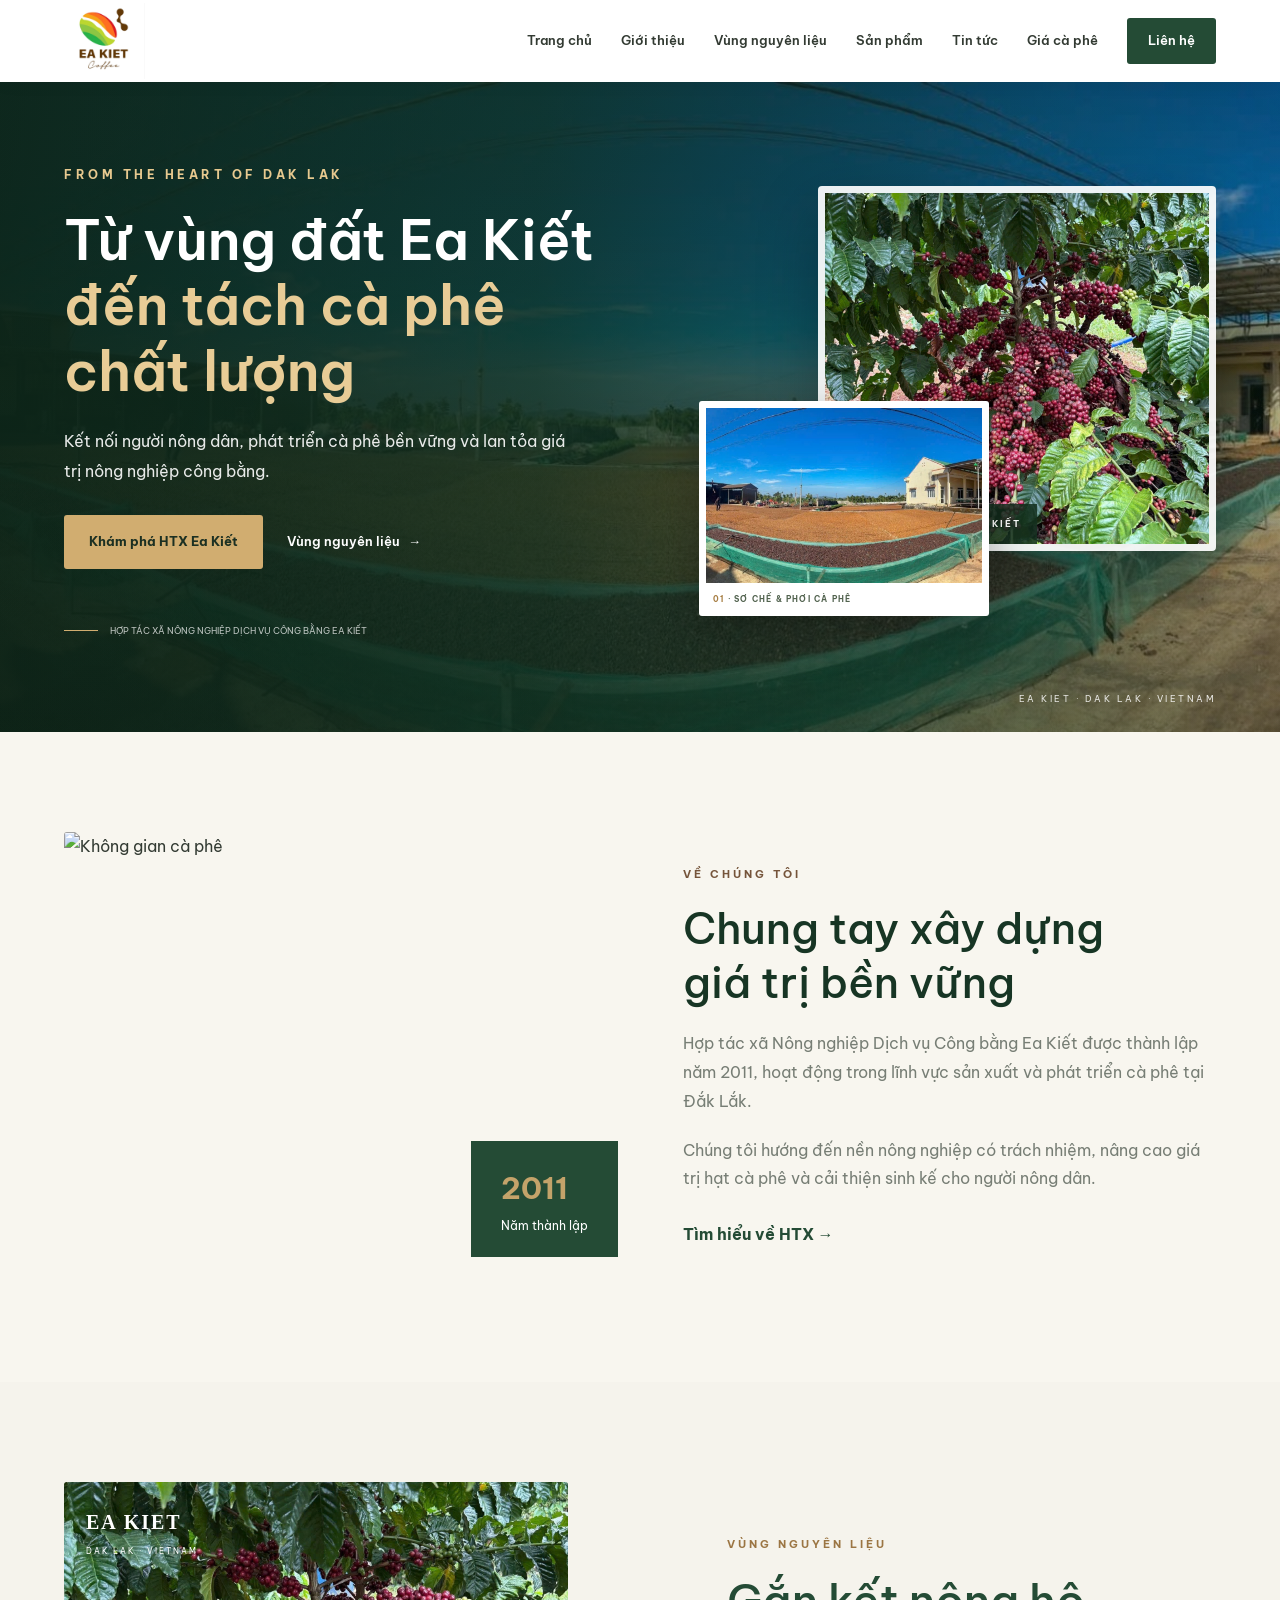
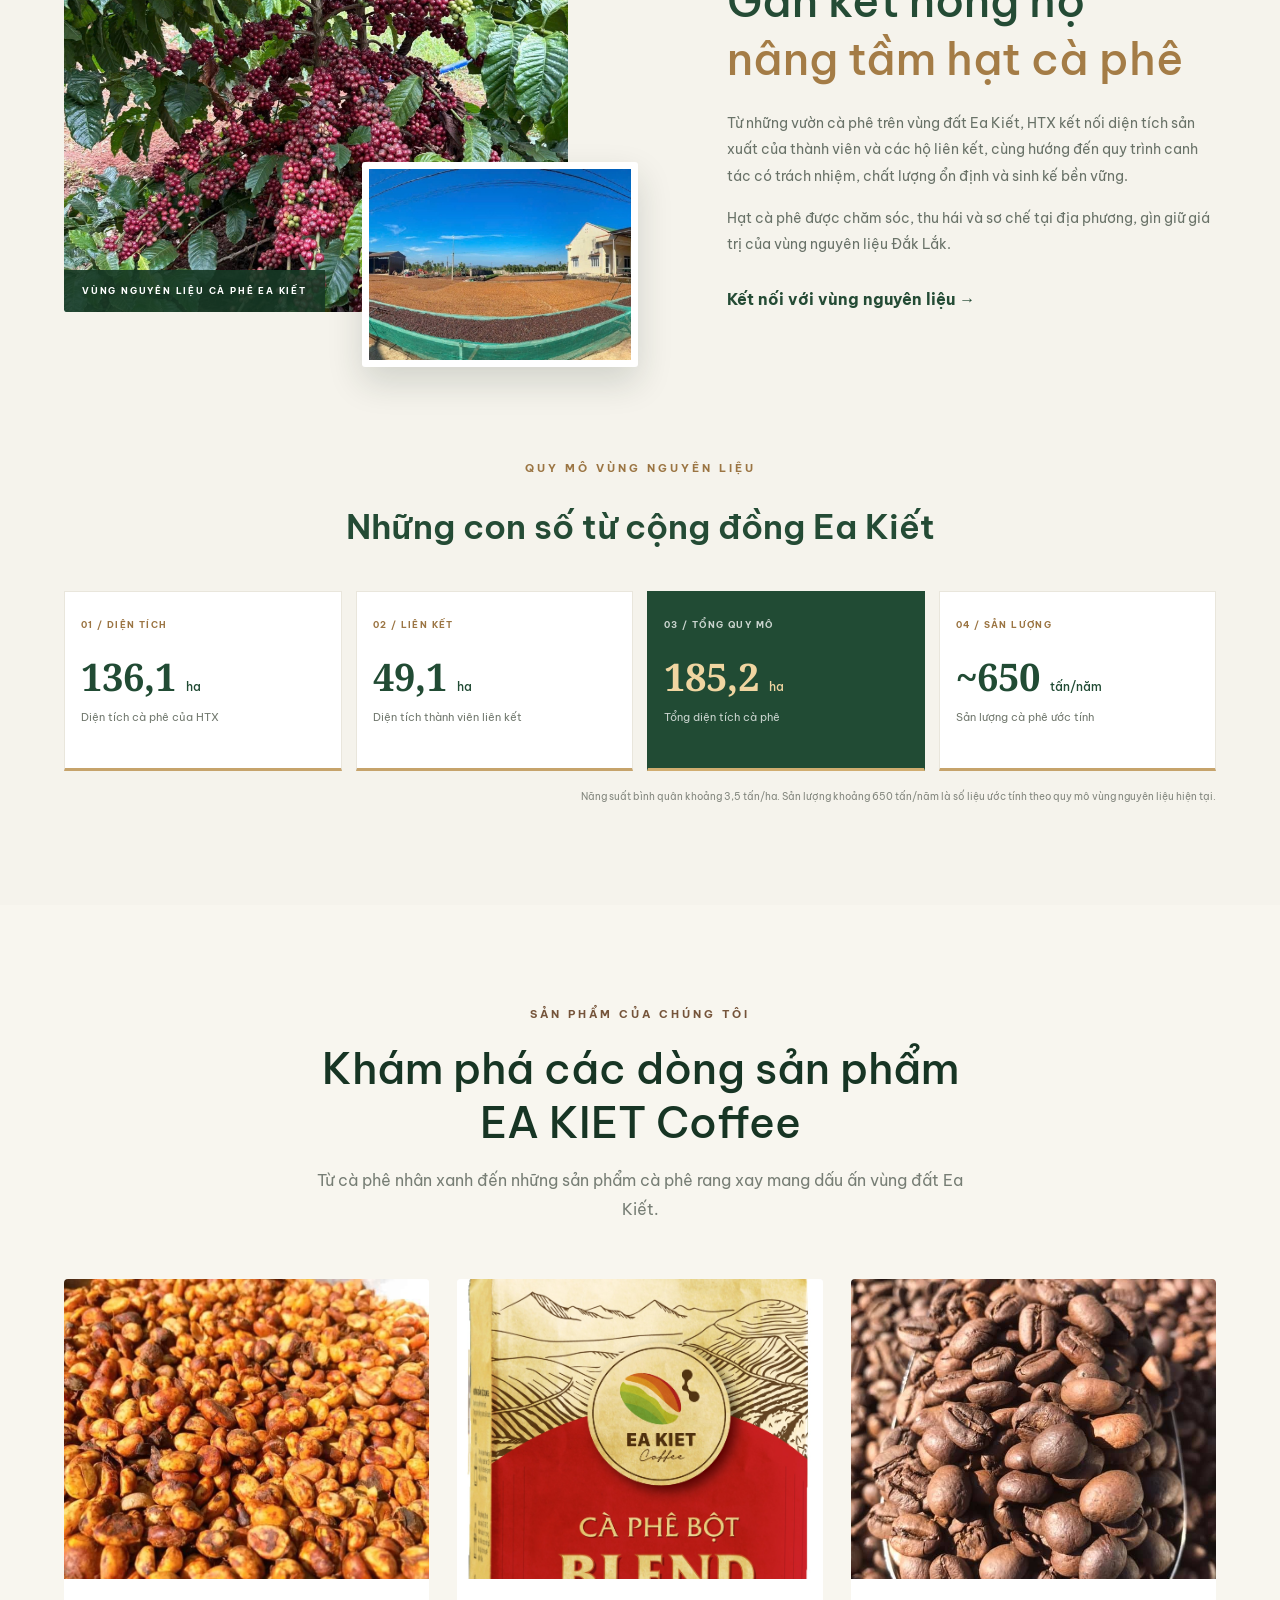
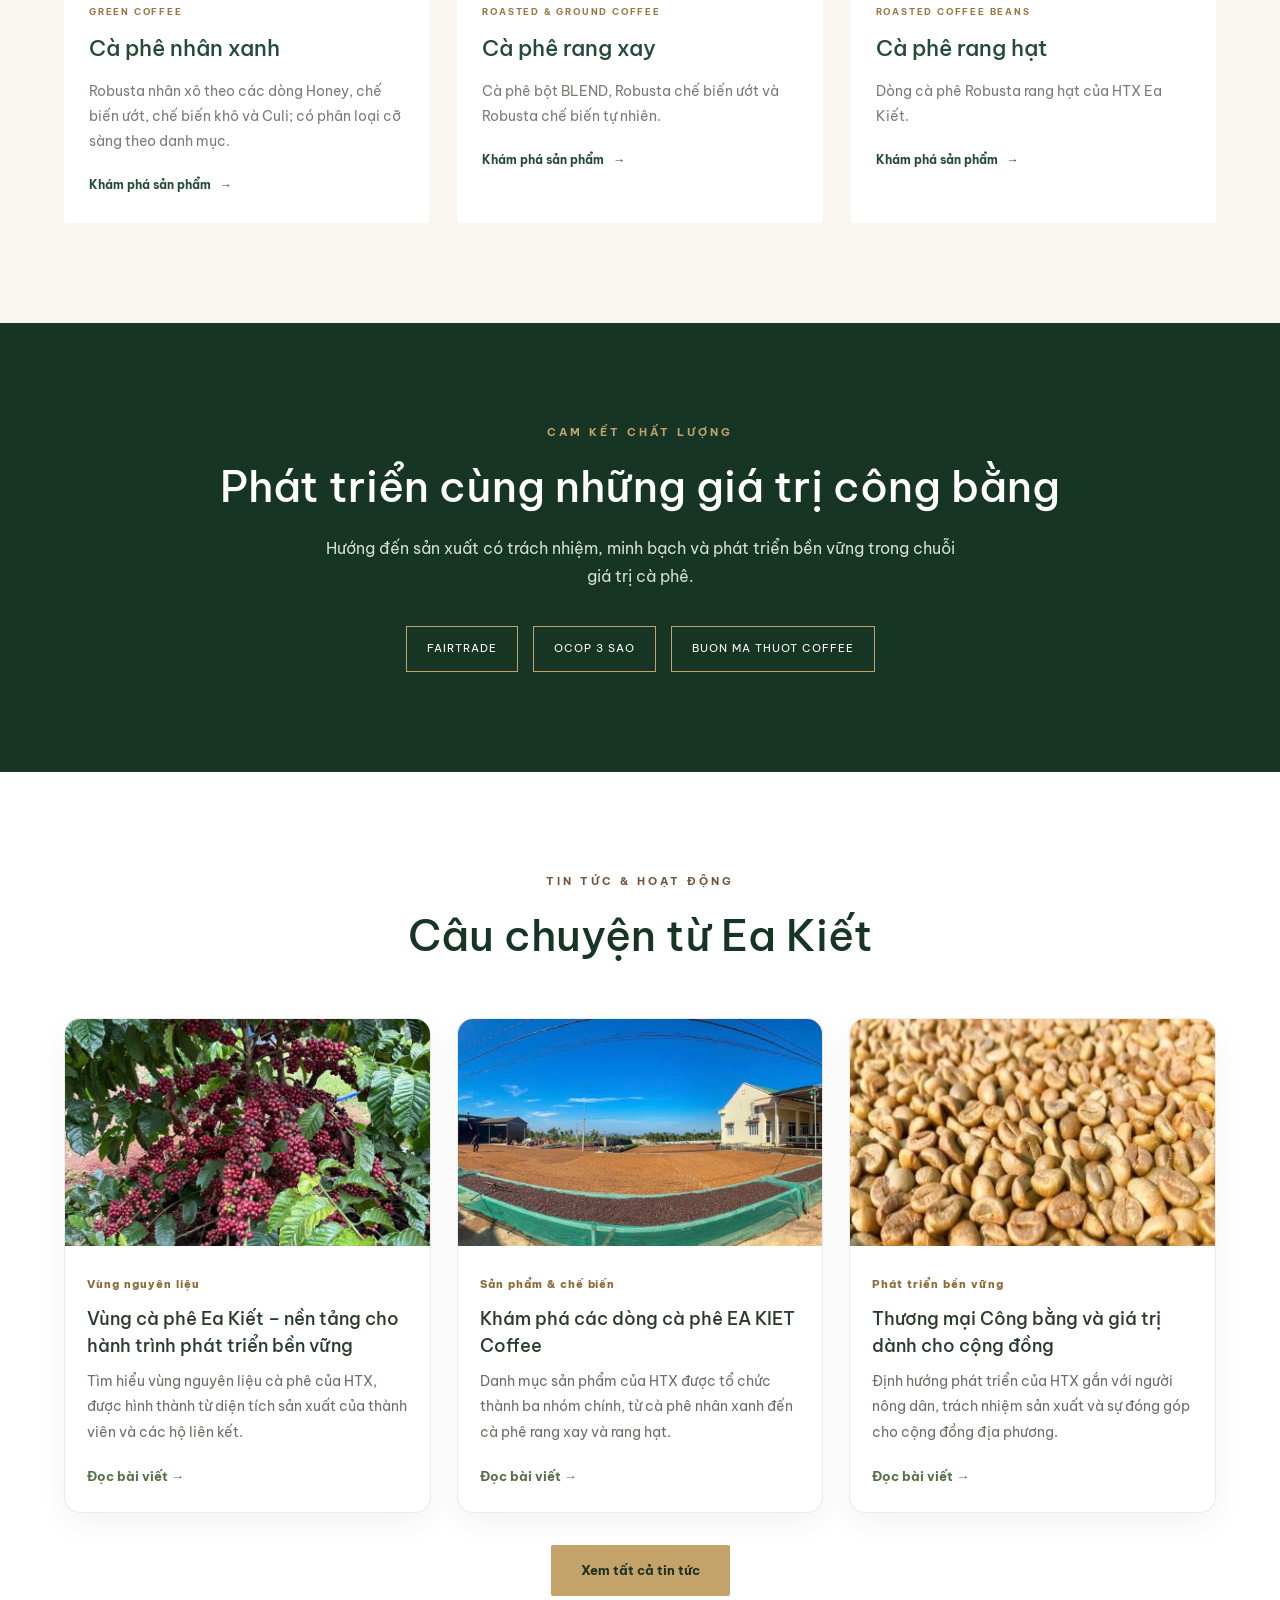
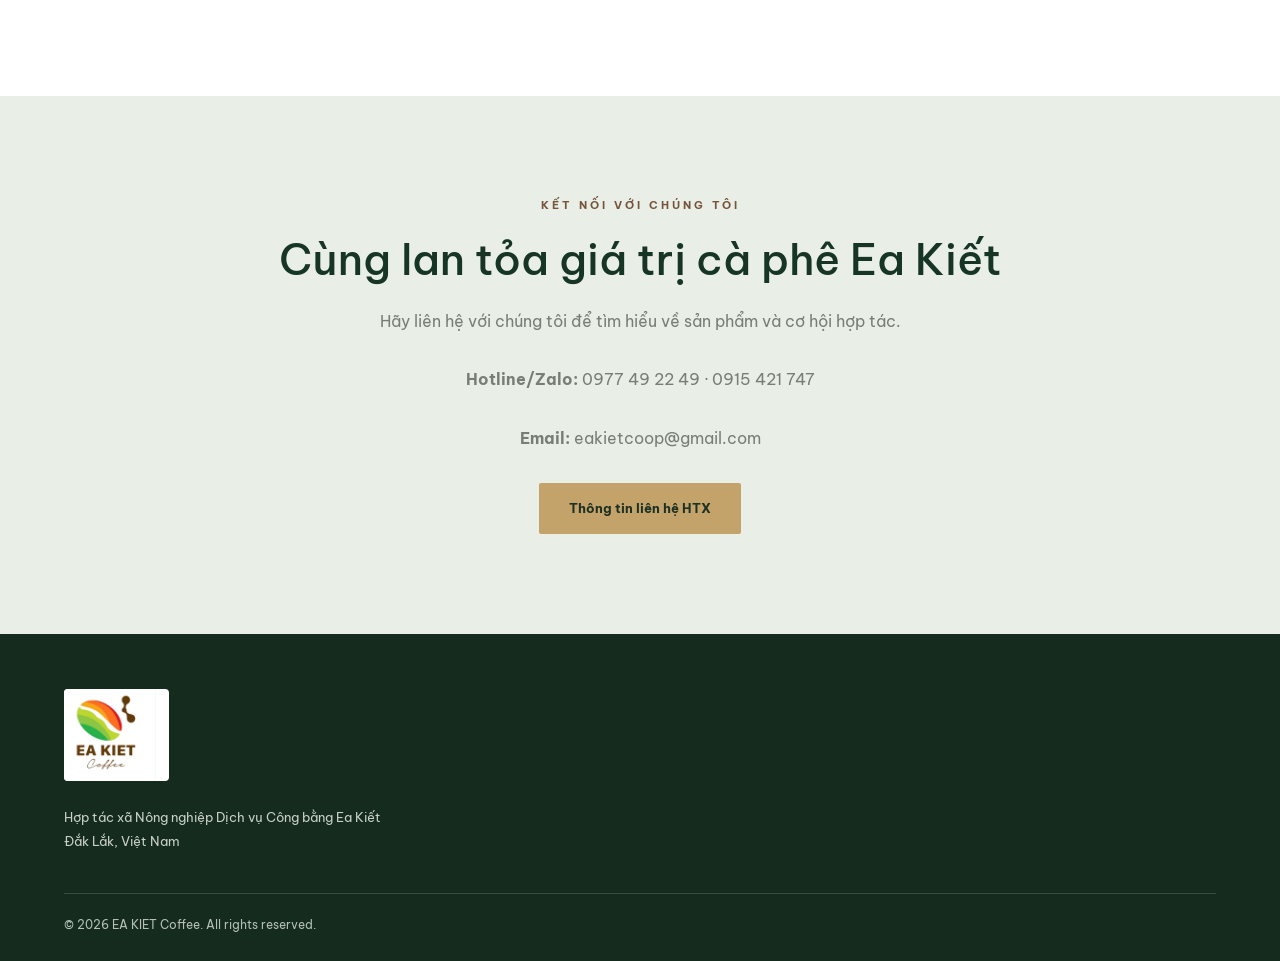
==== index.html @ 974d235a "Add files via upload" ====
<!DOCTYPE html>
<html lang="vi">
<head>
   <meta charset="UTF-8">
    <meta name="viewport" content="width=device-width, initial-scale=1.0">

    <meta name="description" content="EA KIET Coffee - Hợp tác xã Nông nghiệp Dịch vụ Công bằng Ea Kiết. Cà phê từ vùng nguyên liệu Đắk Lắk, phát triển bền vững và công bằng.">

    <link rel="preconnect" href="https://fonts.googleapis.com">
    <link rel="preconnect" href="https://fonts.gstatic.com" crossorigin>

    
<link rel="preconnect" href="https://fonts.googleapis.com">
<link rel="preconnect" href="https://fonts.gstatic.com" crossorigin>

<link href="https://fonts.googleapis.com/css2?family=Be+Vietnam+Pro:wght@300;400;500;600;700;800&family=Noto+Serif:wght@400;500;600;700&display=swap" rel="stylesheet">


    <link rel="icon" type="image/jpeg" href="images/logo-eakiet.jpg">
<meta property="og:site_name" content="EA KIET Coffee">
<meta property="og:type" content="website">
<meta property="og:title" content="EA KIET Coffee | Cà phê từ vùng đất Ea Kiết">
<meta property="og:description" content="HTX Nông nghiệp Dịch vụ Công bằng Ea Kiết – phát triển cà phê Robusta và chuỗi giá trị bền vững.">
<meta property="og:image" content="https://eakietcoffee.com.vn/images/vuon-ca-phe-eakiet.jpg">
<meta name="twitter:card" content="summary_large_image">
<title>EA KIET Coffee | Cà phê từ vùng đất Ea Kiết</title>
    <link rel="stylesheet" href="style.css">
</head>
<body>

    <!-- THANH ĐIỀU HƯỚNG -->
    <header class="header">
        <div class="container nav-container">
            <a href="#home" class="brand" aria-label="EA KIET Coffee - Trang chủ">
                <img src="images/logo-eakiet.jpg" alt="Logo chính thức EA KIET Coffee" class="brand-logo">
            </a>

            <button class="menu-toggle" id="menuToggle" aria-label="Mở menu" aria-expanded="false">
                ☰
            </button>

            <nav class="navigation" id="navigation">
                <a href="#home">Trang chủ</a>
                <a href="about.html">Giới thiệu</a>
                <a href="#region">Vùng nguyên liệu</a>
                <a href="#products">Sản phẩm</a>
                <a href="news.html">Tin tức</a><a href="price.html">Giá cà phê</a>
                <a href="contact.html" class="nav-contact">Liên hệ</a>
            </nav>
        </div>
    </header>

    <main>
        <!-- BANNER EA KIET COFFEE -->
        <section class="hero hero-eakiet" id="home">
            <div class="hero-overlay"></div>

            <div class="container hero-layout">
                <div class="hero-content">
                    <span class="eyebrow">FROM THE HEART OF DAK LAK</span>
                    <h1>Từ vùng đất Ea Kiết<br><em>đến tách cà phê chất lượng</em></h1>
                    <p>
                        Kết nối người nông dân, phát triển cà phê bền vững
                        và lan tỏa giá trị nông nghiệp công bằng.
                    </p>
                    <div class="hero-actions">
                        <a href="about.html" class="btn-primary">Khám phá HTX Ea Kiết</a>
                        <a href="#region" class="hero-secondary-link">Vùng nguyên liệu <span aria-hidden="true">→</span></a>
                    </div>
                    <div class="hero-proof">
                        <span class="proof-line"></span>
                        <span>HỢP TÁC XÃ NÔNG NGHIỆP DỊCH VỤ CÔNG BẰNG EA KIẾT</span>
                    </div>
                </div>

                <div class="hero-photo-stack" aria-label="Hình ảnh vườn cà phê và sân phơi tại HTX Ea Kiết">
                    <figure class="hero-photo-main">
                        <img src="images/vuon-ca-phe-eakiet.jpg"
                             alt="Cây cà phê tại vùng nguyên liệu Ea Kiết trĩu quả chín đỏ">
                        <figcaption>VÙNG NGUYÊN LIỆU EA KIẾT</figcaption>
                    </figure>
                    <div class="hero-photo-inset">
                        <img src="images/san-phoi-eakiet.jpg"
                             alt="Toàn cảnh sân phơi và cơ sở sơ chế cà phê của HTX Ea Kiết">
                        <span><strong>01</strong> · SƠ CHẾ & PHƠI CÀ PHÊ</span>
                    </div>
                </div>
            </div>

            <div class="hero-note">EA KIET · DAK LAK · VIETNAM</div>
        </section>

        <!-- GIỚI THIỆU -->
        <section class="section about" id="about">
            <div class="container about-grid">
                <div class="about-image">
                    <img
                        src="https://images.unsplash.com/photo-1442512595331-e89e73853f31?w=1000"
                        alt="Không gian cà phê"
                    >
                    <div class="image-label">
                        <strong>2011</strong>
                        <span>Năm thành lập</span>
                    </div>
                </div>

                <div class="about-content">
                    <span class="section-tag">VỀ CHÚNG TÔI</span>
                    <h2>Chung tay xây dựng<br>giá trị bền vững</h2>
                    <p>
                        Hợp tác xã Nông nghiệp Dịch vụ Công bằng Ea Kiết
                        được thành lập năm 2011, hoạt động trong lĩnh vực
                        sản xuất và phát triển cà phê tại Đắk Lắk.
                    </p>
                    <p>
                        Chúng tôi hướng đến nền nông nghiệp có trách nhiệm,
                        nâng cao giá trị hạt cà phê và cải thiện sinh kế
                        cho người nông dân.
                    </p>
                    <a href="about.html" class="text-link">Tìm hiểu về HTX →</a>
                </div>
            </div>
        </section>

        <!-- VÙNG NGUYÊN LIỆU EA KIET -->
        <section class="section region region-eakiet" id="region">
            <div class="container">
                <div class="region-intro">
                    <div class="region-visual">
                        <figure class="region-photo-large">
                            <img src="images/vuon-ca-phe-eakiet.jpg"
                                 alt="Vườn cà phê Ea Kiết với những chùm quả chín đỏ">
                            <figcaption>VÙNG NGUYÊN LIỆU CÀ PHÊ EA KIẾT</figcaption>
                        </figure>
                        <figure class="region-photo-small">
                            <img src="images/san-phoi-eakiet.jpg"
                                 alt="Sân phơi cà phê tại cơ sở sơ chế của HTX Ea Kiết">
                        </figure>
                        <div class="region-photo-index"><strong>EA KIET</strong><span>DAK LAK · VIETNAM</span></div>
                    </div>

                    <div class="region-copy">
                        <span class="section-tag">VÙNG NGUYÊN LIỆU</span>
                        <h2>Gắn kết nông hộ<br><em>nâng tầm hạt cà phê</em></h2>
                        <p>
                            Từ những vườn cà phê trên vùng đất Ea Kiết, HTX kết nối
                            diện tích sản xuất của thành viên và các hộ liên kết,
                            cùng hướng đến quy trình canh tác có trách nhiệm,
                            chất lượng ổn định và sinh kế bền vững.
                        </p>
                        <p>
                            Hạt cà phê được chăm sóc, thu hái và sơ chế tại địa phương,
                            gìn giữ giá trị của vùng nguyên liệu Đắk Lắk.
                        </p>
                        <a href="#contact" class="text-link">Kết nối với vùng nguyên liệu <span aria-hidden="true">→</span></a>
                    </div>
                </div>

                <div class="region-data-heading">
                    <span class="section-tag">QUY MÔ VÙNG NGUYÊN LIỆU</span>
                    <h3>Những con số từ cộng đồng Ea Kiết</h3>
                </div>

                <div class="stats-grid region-stats">
                    <article class="stat-card">
                        <span class="stat-number">01 / DIỆN TÍCH</span>
                        <strong>136,1 <small>ha</small></strong>
                        <span>Diện tích cà phê của HTX</span>
                    </article>
                    <article class="stat-card">
                        <span class="stat-number">02 / LIÊN KẾT</span>
                        <strong>49,1 <small>ha</small></strong>
                        <span>Diện tích thành viên liên kết</span>
                    </article>
                    <article class="stat-card stat-card-featured">
                        <span class="stat-number">03 / TỔNG QUY MÔ</span>
                        <strong>185,2 <small>ha</small></strong>
                        <span>Tổng diện tích cà phê</span>
                    </article>
                    <article class="stat-card">
                        <span class="stat-number">04 / SẢN LƯỢNG</span>
                        <strong>~650 <small>tấn/năm</small></strong>
                        <span>Sản lượng cà phê ước tính</span>
                    </article>
                </div>

                <p class="region-data-note">
                    Năng suất bình quân khoảng 3,5 tấn/ha. Sản lượng khoảng 650 tấn/năm
                    là số liệu ước tính theo quy mô vùng nguyên liệu hiện tại.
                </p>
            </div>
        </section>

        <!-- SẢN PHẨM -->
        <section class="section products" id="products">
            <div class="container">
                <div class="section-heading">
                    <span class="section-tag">SẢN PHẨM CỦA CHÚNG TÔI</span>
                    <h2>Khám phá các dòng sản phẩm EA KIET Coffee</h2>
                    <p>Từ cà phê nhân xanh đến những sản phẩm cà phê rang xay mang dấu ấn vùng đất Ea Kiết.</p>
                </div>

                <div class="product-grid product-grid-three">
                    <a class="product-card product-category-card" href="products/green-coffee.html">
                        <img src="images/green-washed-s18.jpg" alt="Cà phê nhân xanh Robusta chế biến ướt của HTX Ea Kiết">
                        <div class="product-info">
                            <span class="product-kicker">GREEN COFFEE</span>
                            <h3>Cà phê nhân xanh</h3>
                            <p>Robusta nhân xô theo các dòng Honey, chế biến ướt, chế biến khô và Culi; có phân loại cỡ sàng theo danh mục.</p>
                            <span class="product-card-link">Khám phá sản phẩm <span aria-hidden="true">→</span></span>
                        </div>
                    </a>
                    <a class="product-card product-category-card" href="products/roasted-coffee.html">
                        <img src="images/coffee-blend-package.jpg" alt="Sản phẩm cà phê bột BLEND EA KIET Coffee">
                        <div class="product-info">
                            <span class="product-kicker">ROASTED & GROUND COFFEE</span>
                            <h3>Cà phê rang xay</h3>
                            <p>Cà phê bột BLEND, Robusta chế biến ướt và Robusta chế biến tự nhiên.</p>
                            <span class="product-card-link">Khám phá sản phẩm <span aria-hidden="true">→</span></span>
                        </div>
                    </a>
                    <a class="product-card product-category-card" href="products/roasted-beans.html">
                        <img src="images/roasted-robusta-beans.jpg" alt="Hạt cà phê Robusta rang của HTX Ea Kiết">
                        <div class="product-info">
                            <span class="product-kicker">ROASTED COFFEE BEANS</span>
                            <h3>Cà phê rang hạt</h3>
                            <p>Dòng cà phê Robusta rang hạt của HTX Ea Kiết.</p>
                            <span class="product-card-link">Khám phá sản phẩm <span aria-hidden="true">→</span></span>
                        </div>
                    </a>
                </div>
            </div>
        </section>

        <!-- CHỨNG NHẬN -->
        <section class="section certification">
            <div class="container certification-content">
                <span class="section-tag">CAM KẾT CHẤT LƯỢNG</span>
                <h2>Phát triển cùng những giá trị công bằng</h2>
                <p>
                    Hướng đến sản xuất có trách nhiệm, minh bạch
                    và phát triển bền vững trong chuỗi giá trị cà phê.
                </p>
                <div class="certification-tags">
                    <span>FAIRTRADE</span>
                    <span>OCOP 3 SAO</span>
                    <span>BUON MA THUOT COFFEE</span>
                </div>
            </div>
        </section>

        <!-- TIN TỨC -->
        <section class="section news" id="news">
            <div class="container">
                <div class="section-heading">
                    <span class="section-tag">TIN TỨC & HOẠT ĐỘNG</span>
                    <h2>Câu chuyện từ Ea Kiết</h2>
                </div>
                <div class="news-preview-grid" data-news-list="preview"></div>
                <div class="news-all-link"><a href="news.html" class="btn-primary">Xem tất cả tin tức</a></div>
            </div>
        </section>

        <!-- LIÊN HỆ -->
        <section class="section contact" id="contact">
            <div class="container contact-content">
                <span class="section-tag">KẾT NỐI VỚI CHÚNG TÔI</span>
                <h2>Cùng lan tỏa giá trị cà phê Ea Kiết</h2>
                <p>Hãy liên hệ với chúng tôi để tìm hiểu về sản phẩm và cơ hội hợp tác.</p>
                <p><strong>Hotline/Zalo:</strong> <a href="tel:0977492249">0977 49 22 49</a> · <a href="tel:0915421747">0915 421 747</a></p>
                <p><strong>Email:</strong> <a href="mailto:eakietcoop@gmail.com">eakietcoop@gmail.com</a></p>
                <a href="about.html#contact-about" class="btn-primary">Thông tin liên hệ HTX</a>
            </div>
        </section>
    </main>

    <!-- CHÂN TRANG -->
    <footer class="footer">
        <div class="container footer-content">
            <div>
                <div class="brand footer-brand">
                    <img src="images/logo-eakiet.jpg" alt="EA KIET Coffee" class="footer-logo">
                </div>
                <p>Hợp tác xã Nông nghiệp Dịch vụ Công bằng Ea Kiết</p>
                <p>Đắk Lắk, Việt Nam</p>
            </div>
            <div class="footer-bottom">
                © 2026 EA KIET Coffee. All rights reserved.
            </div>
        </div>
    </footer>

    <script src="script.js"></script><script src="news-render.js"></script>
</body>
</html>
---- style.css ----
/* =====================================
   EA KIET COFFEE - MAIN STYLESHEET
===================================== */

:root {
    --green: #244b35;
    --green-dark: #173524;
    --green-light: #e9eee7;
    --brown: #75543a;
    --cream: #f8f6ef;
    --white: #ffffff;
    --text: #333b33;
    --muted: #777e75;
    --gold: #c4a36a;
}

* {
    margin: 0;
    padding: 0;
    box-sizing: border-box;
}

html {
    scroll-behavior: smooth;
    scroll-padding-top: 85px;
}

/* FONT CHUẨN TIẾNG VIỆT */

body {
    font-family: 'Be Vietnam Pro', 'Noto Sans', sans-serif;
    color: var(--text);
    line-height: 1.8;
    font-weight: 400;
    -webkit-font-smoothing: antialiased;
}

/* TIÊU ĐỀ - HỖ TRỢ TIẾNG VIỆT */

h1, h2, h3 {
    font-family: 'Noto Serif', Georgia, serif;
    font-weight: 500;
    letter-spacing: normal;
}

/* TIÊU ĐỀ BANNER */

.hero h1 {
    font-family: 'Noto Serif', Georgia, serif;
    font-weight: 500;
    line-height: 1.25;
    letter-spacing: normal;
}

/* TIÊU ĐỀ CÁC KHU VỰC */

.section h2 {
    font-family: 'Noto Serif', Georgia, serif;
    font-weight: 500;
    letter-spacing: normal;
}

/* MENU */

.navigation a {
    font-family: 'Be Vietnam Pro', sans-serif;
    font-weight: 600;
}

/* NỘI DUNG */

p, span, a, button {
    font-family: 'Be Vietnam Pro', 'Noto Sans', sans-serif;
}

/* TIÊU ĐỀ THƯƠNG HIỆU */

.brand-name,
.brand-sub {
    font-family: 'Be Vietnam Pro', sans-serif;
}

img {
    display: block;
    width: 100%;
    object-fit: cover;
}

a {
    text-decoration: none;
    color: inherit;
}

.container {
    width: min(1160px, 90%);
    margin: auto;
}

/* HEADER */

.header {
    position: sticky;
    top: 0;
    z-index: 1000;
    background: var(--white);
    box-shadow: 0 2px 15px rgba(0,0,0,0.06);
}

.nav-container {
    min-height: 82px;
    display: flex;
    justify-content: space-between;
    align-items: center;
}

.brand {
    display: flex;
    flex-direction: column;
    line-height: 1;
    color: var(--green);
    width: fit-content;
}

.brand-name {
    font-size: 27px;
    font-weight: 800;
    letter-spacing: 3px;
}

.brand-sub {
    font-size: 12px;
    letter-spacing: 6px;
    margin-top: 6px;
    color: var(--brown);
}

.navigation {
    display: flex;
    align-items: center;
    gap: 29px;
}

.navigation a {
    font-size: 13px;
    font-weight: 600;
    transition: 0.3s;
}

.navigation a:hover {
    color: var(--gold);
}

.nav-contact {
    padding: 11px 21px;
    background: var(--green);
    color: white !important;
    border-radius: 3px;
}

.menu-toggle {
    display: none;
    background: none;
    border: none;
    font-size: 27px;
    cursor: pointer;
    color: var(--green);
}

/* HERO */

.hero {
    position: relative;
    min-height: 650px;
    display: flex;
    align-items: center;
    color: white;
    background:
        url("https://images.unsplash.com/photo-1442512595331-e89e73853f31?w=2000")
        center/cover no-repeat;
}

.hero-overlay {
    position: absolute;
    inset: 0;
    background: linear-gradient(
        90deg,
        rgba(17, 39, 25, 0.88),
        rgba(17, 39, 25, 0.40),
        rgba(17, 39, 25, 0.08)
    );
}

.hero-content {
    position: relative;
    z-index: 1;
    padding-top: 50px;
    padding-bottom: 50px;
}

.eyebrow {
    display: block;
    color: #e4c48c;
    letter-spacing: 4px;
    font-size: 12px;
    font-weight: bold;
    margin-bottom: 22px;
}

.hero h1 {
    font-family: Georgia, serif;
    font-size: clamp(40px, 6vw, 68px);
    line-height: 1.15;
    font-weight: 500;
    margin-bottom: 25px;
}

.hero-content p {
    max-width: 550px;
    font-size: 17px;
    color: #f0f0e9;
    margin-bottom: 35px;
}

.btn-primary {
    display: inline-block;
    padding: 14px 30px;
    background: var(--gold);
    color: #1d3024;
    font-size: 13px;
    font-weight: bold;
    transition: 0.3s;
    border-radius: 2px;
}

.btn-primary:hover {
    background: white;
    transform: translateY(-3px);
}

.hero-note {
    position: absolute;
    right: 5%;
    bottom: 25px;
    z-index: 1;
    font-size: 10px;
    letter-spacing: 3px;
}

/* COMMON SECTIONS */

.section {
    padding: 100px 0;
}

.section-tag {
    display: block;
    color: var(--brown);
    font-size: 11px;
    font-weight: bold;
    letter-spacing: 3px;
    margin-bottom: 17px;
}

.section h2 {
    font-family: Georgia, serif;
    color: var(--green-dark);
    font-size: clamp(30px, 4vw, 43px);
    line-height: 1.25;
    font-weight: 500;
}

.section-heading {
    text-align: center;
    max-width: 680px;
    margin: 0 auto 55px;
}

.section-heading p {
    color: var(--muted);
    margin-top: 17px;
}

/* ABOUT */

.about {
    background: var(--cream);
}

.about-grid {
    display: grid;
    grid-template-columns: 1fr 1fr;
    gap: 85px;
    align-items: center;
}

.about-image {
    position: relative;
}

.about-image img {
    height: 450px;
    border-radius: 3px;
}

.image-label {
    position: absolute;
    right: -20px;
    bottom: 25px;
    background: var(--green);
    color: white;
    padding: 20px 30px;
    display: flex;
    flex-direction: column;
}

.image-label strong {
    font-size: 30px;
    color: var(--gold);
}

.image-label span {
    font-size: 12px;
}

.about-content p {
    margin-top: 20px;
    color: var(--muted);
}

.text-link {
    display: inline-block;
    color: var(--green);
    font-weight: bold;
    margin-top: 27px;
}

/* REGION */

.region {
    background: white;
}

.stats-grid {
    display: grid;
    grid-template-columns: repeat(3, 1fr);
    gap: 25px;
}

.stat-card {
    background: var(--green-light);
    text-align: center;
    padding: 40px 20px;
    border-bottom: 3px solid var(--gold);
}

.stat-card strong {
    display: block;
    color: var(--green);
    font-family: Georgia, serif;
    font-size: 35px;
}

.stat-card span {
    color: var(--muted);
    font-size: 13px;
}

/* PRODUCTS */

.products {
    background: var(--cream);
}

.product-grid {
    display: grid;
    grid-template-columns: repeat(3, 1fr);
    gap: 28px;
}

.product-card {
    background: white;
    overflow: hidden;
    transition: 0.3s;
}

.product-card:hover {
    transform: translateY(-7px);
    box-shadow: 0 12px 35px rgba(0,0,0,0.08);
}

.product-card img {
    height: 280px;
}

.product-info {
    padding: 25px;
}

.product-info h3 {
    color: var(--green);
    font-family: Georgia, serif;
    font-size: 22px;
}

.product-info p {
    font-size: 14px;
    color: var(--muted);
    margin-top: 10px;
}

/* CERTIFICATION */

.certification {
    background: var(--green-dark);
    text-align: center;
    color: white;
}

.certification h2 {
    color: white;
}

.certification p {
    max-width: 650px;
    margin: 20px auto;
    color: #d4dfd4;
}

.certification .section-tag {
    color: var(--gold);
}

.certification-tags {
    display: flex;
    justify-content: center;
    flex-wrap: wrap;
    gap: 15px;
    margin-top: 35px;
}

.certification-tags span {
    border: 1px solid var(--gold);
    padding: 12px 20px;
    font-size: 11px;
    letter-spacing: 1px;
}

/* NEWS */

.news {
    background: white;
}

.news-placeholder {
    padding: 55px;
    text-align: center;
    background: var(--cream);
    color: var(--muted);
}

/* CONTACT */

.contact {
    background: var(--green-light);
    text-align: center;
}

.contact p {
    margin: 20px 0 30px;
    color: var(--muted);
}

/* FOOTER */

.footer {
    background: #142b1d;
    color: white;
    padding: 55px 0 25px;
}

.footer-brand {
    color: white;
    margin-bottom: 25px;
}

.footer-brand .brand-sub {
    color: var(--gold);
}

.footer-content p {
    font-size: 13px;
    color: #c8d0c8;
}

.footer-bottom {
    border-top: 1px solid rgba(255,255,255,0.15);
    margin-top: 40px;
    padding-top: 20px;
    font-size: 12px;
    color: #b5c0b5;
}

/* MOBILE */

@media (max-width: 900px) {
    .menu-toggle {
        display: block;
    }

    .navigation {
        display: none;
        position: absolute;
        top: 82px;
        left: 0;
        width: 100%;
        background: white;
        padding: 20px 5%;
        flex-direction: column;
        align-items: stretch;
        gap: 15px;
        box-shadow: 0 8px 15px rgba(0,0,0,0.08);
    }

    .navigation.active {
        display: flex;
    }

    .navigation a {
        padding: 8px 0;
    }

    .nav-contact {
        text-align: center;
    }

    .about-grid {
        grid-template-columns: 1fr;
        gap: 50px;
    }

    .product-grid {
        grid-template-columns: 1fr 1fr;
    }

    .about-image img {
        height: 350px;
    }
}

@media (max-width: 600px) {
    .nav-container {
        min-height: 72px;
    }

    .navigation {
        top: 72px;
    }

    .hero {
        min-height: 550px;
    }

    .hero-content p {
        font-size: 15px;
    }

    .section {
        padding: 70px 0;
    }

    .stats-grid,
    .product-grid {
        grid-template-columns: 1fr;
    }

    .stat-card {
        padding: 30px;
    }

    .product-card img {
        height: 240px;
    }

    .image-label {
        right: 0;
    }

    .certification-tags {
        flex-direction: column;
    }

    .news-placeholder {
        padding: 30px 15px;
    }
}


/* =========================================
   EA KIET COFFEE - HERO BANNER REDESIGN
   Ảnh thật do HTX cung cấp
========================================= */

.brand {
    flex-shrink: 0;
}

.brand-logo {
    display: block;
    width: 86px;
    height: 76px;
    object-fit: contain;
    object-position: center;
}

.footer-logo {
    display: block;
    width: 105px;
    height: 92px;
    object-fit: contain;
    object-position: left center;
    background: #fff;
    border-radius: 4px;
}

.hero-eakiet {
    min-height: 650px;
    overflow: hidden;
    background:
        linear-gradient(90deg, rgba(13, 37, 24, .96) 0%, rgba(17, 48, 31, .86) 42%, rgba(17, 48, 31, .28) 100%),
        url("images/san-phoi-eakiet.jpg") center 52% / cover no-repeat;
}

.hero-eakiet .hero-overlay {
    background:
        linear-gradient(90deg, rgba(13, 37, 24, .22), rgba(13, 37, 24, .08)),
        linear-gradient(0deg, rgba(10, 25, 17, .28), transparent 42%);
}

.hero-layout {
    position: relative;
    z-index: 2;
    display: grid;
    grid-template-columns: minmax(0, 1.05fr) minmax(360px, .95fr);
    align-items: center;
    gap: clamp(30px, 5vw, 76px);
    padding-top: 70px;
    padding-bottom: 82px;
}

.hero-eakiet .hero-content {
    padding: 0;
    max-width: 610px;
}

.hero-eakiet .eyebrow {
    color: #e7c98f;
    letter-spacing: 3.5px;
    margin-bottom: 22px;
}

.hero-eakiet h1 {
    max-width: 700px;
    color: #fff;
    font-family: 'Noto Serif', Georgia, serif;
    font-size: clamp(36px, 4.3vw, 61px);
    line-height: 1.19;
    letter-spacing: -.6px;
    font-weight: 600;
    margin: 0 0 23px;
}

.hero-eakiet h1 em {
    color: #e8cc96;
    font-style: normal;
}

.hero-eakiet .hero-content p {
    max-width: 520px;
    color: rgba(255,255,255,.9);
    font-size: 16px;
    line-height: 1.85;
    margin-bottom: 29px;
}

.hero-actions {
    display: flex;
    align-items: center;
    flex-wrap: wrap;
    gap: 24px;
}

.hero-eakiet .btn-primary {
    background: #d1ad70;
    color: #1c3022;
    border-radius: 3px;
    padding: 15px 25px;
}

.hero-secondary-link {
    color: #fff;
    font-size: 13px;
    font-weight: 600;
    transition: color .25s ease;
}

.hero-secondary-link:hover {
    color: #e8cc96;
}

.hero-secondary-link span {
    padding-left: 5px;
}

.hero-proof {
    display: flex;
    align-items: center;
    gap: 12px;
    margin-top: 54px;
    color: rgba(255,255,255,.72);
    font-size: 9px;
    letter-spacing: 1.7px;
    line-height: 1.7;
}

.proof-line {
    width: 34px;
    height: 1px;
    flex: 0 0 34px;
    background: #d1ad70;
}

.hero-photo-stack {
    position: relative;
    min-height: 430px;
    width: 100%;
}

.hero-photo-main {
    position: absolute;
    top: 0;
    right: 0;
    width: 77%;
    height: 365px;
    overflow: hidden;
    border: 7px solid rgba(255,255,255,.92);
    border-radius: 4px;
    box-shadow: 0 24px 60px rgba(0,0,0,.28);
}

.hero-photo-main img {
    width: 100%;
    height: 100%;
    object-fit: cover;
    object-position: center 43%;
}

.hero-photo-main figcaption {
    position: absolute;
    left: 0;
    bottom: 0;
    padding: 12px 16px;
    color: #fff;
    background: rgba(20, 48, 31, .86);
    font-size: 9px;
    font-weight: 700;
    letter-spacing: 2px;
}

.hero-photo-inset {
    position: absolute;
    left: 0;
    bottom: 0;
    width: 56%;
    padding: 7px 7px 0;
    background: #fff;
    border-radius: 3px;
    box-shadow: 0 18px 45px rgba(0,0,0,.3);
}

.hero-photo-inset img {
    width: 100%;
    height: 175px;
    object-fit: cover;
    object-position: center 55%;
}

.hero-photo-inset span {
    display: block;
    padding: 9px 7px 10px;
    color: #52634f;
    font-size: 8px;
    font-weight: 700;
    letter-spacing: 1.2px;
}

.hero-photo-inset strong {
    color: #a77e43;
}

.hero-eakiet .hero-note {
    color: rgba(255,255,255,.85);
    font-size: 9px;
    letter-spacing: 2.5px;
}

/* Tablet */
@media (max-width: 900px) {
    .brand-logo {
        width: 76px;
        height: 68px;
    }

    .hero-layout {
        grid-template-columns: 1fr;
        gap: 35px;
        padding-top: 58px;
        padding-bottom: 78px;
    }

    .hero-eakiet .hero-content {
        max-width: 700px;
    }

    .hero-photo-stack {
        min-height: 360px;
        max-width: 620px;
        width: 100%;
        margin: 0 auto;
    }

    .hero-photo-main {
        width: 78%;
        height: 310px;
    }

    .hero-photo-inset {
        width: 48%;
    }

    .hero-photo-inset img {
        height: 135px;
    }
}

/* Mobile */
@media (max-width: 600px) {
    .brand-logo {
        width: 68px;
        height: 62px;
    }

    .hero-eakiet {
        min-height: auto;
        background-position: center center;
    }

    .hero-layout {
        gap: 28px;
        padding-top: 54px;
        padding-bottom: 82px;
    }

    .hero-eakiet .eyebrow {
        font-size: 10px;
        letter-spacing: 2.5px;
        margin-bottom: 16px;
    }

    .hero-eakiet h1 {
        font-size: clamp(32px, 9vw, 43px);
        line-height: 1.25;
        margin-bottom: 18px;
    }

    .hero-eakiet .hero-content p {
        font-size: 14px;
        margin-bottom: 23px;
    }

    .hero-actions {
        gap: 16px;
    }

    .hero-eakiet .btn-primary {
        padding: 13px 18px;
        font-size: 12px;
    }

    .hero-proof {
        margin-top: 30px;
        font-size: 8px;
    }

    .hero-photo-stack {
        min-height: 275px;
    }

    .hero-photo-main {
        width: 82%;
        height: 225px;
        border-width: 5px;
    }

    .hero-photo-inset {
        width: 53%;
        padding: 5px 5px 0;
    }

    .hero-photo-inset img {
        height: 105px;
    }

    .hero-photo-inset span {
        font-size: 7px;
        letter-spacing: .7px;
        padding: 7px 5px;
    }

    .hero-eakiet .hero-note {
        right: 5%;
        bottom: 18px;
        font-size: 8px;
        letter-spacing: 1.5px;
    }

    .footer-logo {
        width: 88px;
        height: 78px;
    }
}


/* =========================================
   REGION / VÙNG NGUYÊN LIỆU EA KIET
========================================= */

.region-eakiet {
    background: #f5f3ec;
    padding-top: 100px;
    padding-bottom: 100px;
}

.region-intro {
    display: grid;
    grid-template-columns: minmax(0, 1.08fr) minmax(320px, .92fr);
    align-items: center;
    gap: clamp(42px, 7vw, 100px);
    margin-bottom: 92px;
}

.region-visual {
    position: relative;
    min-height: 485px;
    padding: 0 70px 55px 0;
}

.region-photo-large {
    position: absolute;
    inset: 0 70px 55px 0;
    overflow: hidden;
    border-radius: 3px;
    background: #d8dfd2;
}

.region-photo-large img {
    width: 100%;
    height: 100%;
    object-fit: cover;
    object-position: center 42%;
}

.region-photo-large figcaption {
    position: absolute;
    left: 0;
    bottom: 0;
    padding: 13px 18px;
    background: rgba(23, 57, 37, .9);
    color: #fff;
    font-size: 9px;
    font-weight: 700;
    letter-spacing: 1.8px;
}

.region-photo-small {
    position: absolute;
    right: 0;
    bottom: 0;
    width: 48%;
    height: 205px;
    padding: 7px;
    background: #fff;
    box-shadow: 0 15px 35px rgba(25, 45, 31, .16);
    border-radius: 3px;
}

.region-photo-small img {
    width: 100%;
    height: 100%;
    object-fit: cover;
}

.region-photo-index {
    position: absolute;
    top: 22px;
    left: 22px;
    display: flex;
    flex-direction: column;
    gap: 4px;
    color: white;
    text-shadow: 0 1px 8px rgba(0,0,0,.6);
}

.region-photo-index strong {
    font-family: Georgia, serif;
    font-size: 20px;
    letter-spacing: 2px;
}

.region-photo-index span {
    font-size: 8px;
    letter-spacing: 2px;
}

.region-copy .section-tag {
    color: #9b7543;
}

.region-copy h2 {
    color: var(--green);
    font-family: 'Noto Serif', Georgia, serif;
    font-size: clamp(32px, 3.5vw, 46px);
    line-height: 1.28;
    margin: 17px 0 23px;
}

.region-copy h2 em {
    color: #a47c46;
    font-style: normal;
}

.region-copy p {
    color: #697268;
    font-size: 14px;
    line-height: 1.9;
    margin-bottom: 15px;
}

.region-copy .text-link {
    margin-top: 12px;
}

.region-data-heading {
    text-align: center;
    margin: 0 auto 34px;
}

.region-data-heading .section-tag {
    color: #9b7543;
}

.region-data-heading h3 {
    color: var(--green);
    font-family: 'Noto Serif', Georgia, serif;
    font-size: clamp(24px, 3vw, 34px);
    font-weight: 600;
    margin-top: 12px;
}

.region-stats {
    grid-template-columns: repeat(4, minmax(0, 1fr));
    gap: 14px;
}

.region-stats .stat-card {
    min-height: 180px;
    padding: 25px 16px 27px;
    background: #fff;
    border: 1px solid #e9e6dc;
    border-bottom: 3px solid #c6a36b;
    text-align: left;
}

.region-stats .stat-number {
    display: block;
    color: #9b7543;
    font-size: 9px;
    font-weight: 700;
    letter-spacing: 1.4px;
    margin-bottom: 22px;
}

.region-stats .stat-card strong {
    color: #214b34;
    font-family: 'Noto Serif', Georgia, serif;
    font-size: clamp(27px, 3vw, 38px);
    line-height: 1.15;
    white-space: nowrap;
}

.region-stats .stat-card strong small {
    font-family: 'Be Vietnam Pro', sans-serif;
    font-size: 12px;
    font-weight: 500;
}

.region-stats .stat-card > span:last-child {
    display: block;
    color: #72796f;
    font-size: 11px;
    line-height: 1.6;
    margin-top: 10px;
}

.region-stats .stat-card-featured {
    background: #214b34;
    border-color: #214b34;
    border-bottom-color: #d1ad70;
}

.region-stats .stat-card-featured .stat-number,
.region-stats .stat-card-featured > span:last-child {
    color: rgba(255,255,255,.76);
}

.region-stats .stat-card-featured strong {
    color: #f0d5a1;
}

.region-data-note {
    margin: 18px 0 0;
    text-align: right;
    color: #83877e;
    font-size: 10px;
    line-height: 1.6;
}

/* Region responsive layout */
@media (max-width: 900px) {
    .region-eakiet {
        padding-top: 75px;
        padding-bottom: 75px;
    }

    .region-intro {
        grid-template-columns: 1fr;
        gap: 38px;
        margin-bottom: 68px;
    }

    .region-visual {
        min-height: 430px;
        max-width: 650px;
        width: 100%;
    }

    .region-stats {
        grid-template-columns: repeat(2, minmax(0, 1fr));
    }
}

@media (max-width: 600px) {
    .region-eakiet {
        padding-top: 58px;
        padding-bottom: 58px;
    }

    .region-intro {
        gap: 28px;
        margin-bottom: 55px;
    }

    .region-visual {
        min-height: 300px;
        padding: 0 42px 38px 0;
    }

    .region-photo-large {
        inset: 0 42px 38px 0;
    }

    .region-photo-small {
        width: 51%;
        height: 125px;
        padding: 5px;
    }

    .region-photo-large figcaption {
        padding: 9px 11px;
        font-size: 7px;
        letter-spacing: 1px;
    }

    .region-photo-index {
        top: 14px;
        left: 14px;
    }

    .region-photo-index strong {
        font-size: 15px;
    }

    .region-photo-index span {
        font-size: 7px;
    }

    .region-copy h2 {
        font-size: 32px;
    }

    .region-copy p {
        font-size: 13px;
    }

    .region-data-heading {
        margin-bottom: 24px;
    }

    .region-stats {
        gap: 10px;
    }

    .region-stats .stat-card {
        min-height: 150px;
        padding: 18px 13px;
    }

    .region-stats .stat-number {
        font-size: 7px;
        letter-spacing: .8px;
        margin-bottom: 17px;
    }

    .region-stats .stat-card strong {
        font-size: 27px;
    }

    .region-stats .stat-card strong small {
        font-size: 10px;
    }

    .region-stats .stat-card > span:last-child {
        font-size: 10px;
    }

    .region-data-note {
        text-align: left;
        font-size: 9px;
    }
}


/* =========================================
   VIETNAMESE TYPOGRAPHY FIX
   Override legacy Georgia/Noto Serif headings
========================================= */

/* Use a Vietnamese-capable sans font consistently.
   Be Vietnam Pro is loaded in index.html; Arial is a safe fallback. */
html, body,
h1, h2, h3, h4, h5, h6,
.section h2,
.region-copy h2,
.contact h2,
.about-content h2,
.section-heading h2,
.certification h2 {
    font-family: "Be Vietnam Pro", Arial, sans-serif !important;
    font-style: normal;
    font-kerning: normal;
    font-variant-ligatures: normal;
    font-feature-settings: normal;
    letter-spacing: 0 !important;
    word-spacing: normal;
    text-rendering: optimizeLegibility;
}

/* Keep emphasized words from inheriting an unexpected italic face. */
h1 em, h2 em, h3 em,
.section h2 em,
.region-copy h2 em {
    font-family: "Be Vietnam Pro", Arial, sans-serif !important;
    font-style: normal;
    letter-spacing: 0 !important;
}

/* Ensure Vietnamese text is not artificially expanded. */
p, a, span, button, label, li {
    letter-spacing: normal;
    word-spacing: normal;
}


/* =========================================
   PRODUCT CATEGORY PAGES - STEP 3
========================================= */
.product-grid-two {
    grid-template-columns: repeat(2, minmax(0, 1fr));
    max-width: 940px;
    margin: 0 auto;
}
.product-category-card {
    display: block;
    color: inherit;
    border-radius: 4px;
}
.product-category-card img {
    height: 300px;
}
.product-kicker {
    display: block;
    color: #9b7543;
    font-size: 9px;
    font-weight: 700;
    letter-spacing: 1.8px;
    margin-bottom: 9px;
}
.product-card-link {
    display: inline-flex;
    gap: 9px;
    align-items: center;
    color: var(--green);
    font-size: 12px;
    font-weight: 700;
    margin-top: 20px;
}
.product-category-card:hover .product-card-link {
    color: #9b7543;
}
.product-page-hero {
    position: relative;
    min-height: 390px;
    display: flex;
    align-items: center;
    color: #fff;
    background-position: center;
    background-size: cover;
    overflow: hidden;
}
.product-page-hero::before {
    content: "";
    position: absolute;
    inset: 0;
    background: linear-gradient(90deg, rgba(17,45,29,.94), rgba(17,45,29,.68) 58%, rgba(17,45,29,.25));
}
.product-page-hero .container {
    position: relative;
    z-index: 1;
    padding-top: 70px;
    padding-bottom: 70px;
}
.product-page-hero .section-tag {
    color: #e6c78d;
}
.product-page-hero h1 {
    max-width: 760px;
    font-size: clamp(34px, 5vw, 56px);
    line-height: 1.2;
    margin-bottom: 18px;
}
.product-page-hero p {
    max-width: 650px;
    color: rgba(255,255,255,.88);
    font-size: 15px;
}
.breadcrumb {
    padding: 18px 0;
    color: #7c8279;
    font-size: 12px;
}
.breadcrumb a {
    color: var(--green);
    font-weight: 600;
}
.product-intro {
    max-width: 780px;
    margin: 0 auto 45px;
    text-align: center;
}
.product-detail-grid {
    display: grid;
    grid-template-columns: repeat(2, minmax(0, 1fr));
    gap: 20px;
}
.product-detail-card {
    background: #fff;
    border: 1px solid #e9e6dc;
    border-bottom: 3px solid #c6a36b;
    padding: 28px;
}
.product-detail-number {
    display: block;
    color: #a17b48;
    font-size: 10px;
    font-weight: 700;
    letter-spacing: 1.7px;
    margin-bottom: 14px;
}
.product-detail-card h3 {
    color: var(--green);
    font-size: 21px;
    margin-bottom: 8px;
}
.product-detail-card p {
    color: var(--muted);
    font-size: 13px;
    line-height: 1.8;
}
.product-note {
    margin-top: 28px;
    padding: 20px 24px;
    background: #eef1e9;
    color: #596657;
    font-size: 12px;
    border-left: 3px solid #c6a36b;
}
.product-cta {
    background: var(--green-dark);
    color: #fff;
    text-align: center;
}
.product-cta h2 {
    color: #fff;
}
.product-cta p {
    color: rgba(255,255,255,.8);
    margin: 15px auto 25px;
    max-width: 620px;
}
.product-cta .section-tag {
    color: #e6c78d;
}
.product-cta .btn-primary {
    display: inline-block;
}
.site-footer-simple {
    background: #142b1d;
    color: #d2d9d0;
    padding: 28px 0;
    font-size: 12px;
}
.site-footer-simple .container {
    display: flex;
    align-items: center;
    justify-content: space-between;
    gap: 20px;
}
.site-footer-simple img {
    width: 78px;
    height: 68px;
    object-fit: contain;
    background: white;
    border-radius: 3px;
}
@media (max-width: 900px) {
    .product-grid-two { grid-template-columns: 1fr 1fr; }
}
@media (max-width: 600px) {
    .product-grid-two, .product-detail-grid { grid-template-columns: 1fr; }
    .product-category-card img { height: 230px; }
    .product-page-hero { min-height: 350px; }
    .product-page-hero .container { padding-top: 55px; padding-bottom: 55px; }
    .product-detail-card { padding: 23px; }
    .site-footer-simple .container { align-items: flex-start; flex-direction: column; }
}


/* STEP 4 - 3 product groups and images from HTX product workbook */
.product-grid-three { grid-template-columns: repeat(3, minmax(0, 1fr)); }
.product-detail-grid-images { align-items: stretch; }
.product-image-card { overflow: hidden; }
.product-image-card > img.product-pack-image { width:100%; height:260px; object-fit:contain; background:#fff; border-radius:12px; margin-bottom:18px; }
.product-variant-list { display:grid; gap:10px; margin-top:18px; }
.product-variant { display:flex; align-items:center; gap:14px; padding:10px; background:#fff; border:1px solid rgba(60,50,35,.10); border-radius:12px; }
.product-variant img { width:94px; height:76px; object-fit:cover; border-radius:8px; }
.product-variant div { display:flex; flex-direction:column; gap:4px; }
.product-variant strong { color:#4c5937; font-size:15px; }
.product-variant span { color:#68665e; font-size:12px; line-height:1.5; }
.product-image-card ul { padding-left:19px; margin:14px 0 0; color:#68665e; font-size:13px; line-height:1.8; }
.product-image-card li { margin-bottom:5px; }
@media (max-width: 900px) { .product-grid-three { grid-template-columns:repeat(2,minmax(0,1fr)); } }
@media (max-width: 600px) { .product-grid-three { grid-template-columns:1fr; } .product-image-card > img.product-pack-image { height:220px; } .product-variant img { width:82px; height:70px; } }


/* ===== ABOUT PAGE - STEP 5 ===== */
.about-page-hero {
  position: relative;
  min-height: 510px;
  display: flex;
  align-items: center;
  color: #fff;
  background: url("images/vuon-ca-phe-eakiet.jpg") center 48%/cover no-repeat;
}
.about-page-hero-shade {
  position: absolute; inset: 0;
  background: linear-gradient(90deg, rgba(18,42,27,.88), rgba(18,42,27,.55), rgba(18,42,27,.18));
}
.about-page-hero-content { position: relative; z-index: 1; padding-top: 75px; padding-bottom: 75px; }
.about-page-hero h1 {
  max-width: 850px; margin: 0 0 20px; color: #fff;
  font-family: 'Be Vietnam Pro', sans-serif; font-size: clamp(34px,5vw,58px);
  line-height: 1.22; font-weight: 700; letter-spacing: 0;
}
.about-page-hero-content > p { max-width: 760px; color: #f4eee1; font-size: clamp(16px,2vw,21px); margin: 0 0 30px; }
.breadcrumb { padding-top: 22px; padding-bottom: 22px; color: #827b6d; font-size: 13px; }
.breadcrumb a { color: #536b4f; }
.about-story-section { background: #f8f6ef; }
.about-story-grid { display: grid; grid-template-columns: 1fr 1.05fr; gap: 72px; align-items: center; }
.about-story-photo { position: relative; }
.about-story-photo > img { height: 490px; border-radius: 4px; }
.about-year-mark { position: absolute; right: -18px; bottom: 28px; display: flex; flex-direction: column; padding: 20px 28px; background: #fff; box-shadow: 0 12px 35px rgba(0,0,0,.12); }
.about-year-mark strong { color: #536b42; font-size: 32px; line-height: 1.2; }
.about-year-mark span { color: #786f61; font-size: 12px; }
.about-story-copy h2, .about-two-column h2 { color: #263e2e; font-family: 'Be Vietnam Pro', sans-serif; font-size: clamp(28px,3.5vw,40px); line-height: 1.3; font-weight: 650; letter-spacing: 0; margin: 0 0 22px; }
.about-story-copy p, .about-two-column p { color: #625f55; margin: 0 0 15px; }
.about-mission-band { padding: 78px 0; color: #fff; background: #263e2e; text-align: center; }
.about-mission-inner { max-width: 850px; }
.about-mission-band .section-tag { color: #d7bd83; }
.about-mission-band h2 { font-family: 'Be Vietnam Pro', sans-serif; font-size: clamp(27px,4vw,43px); line-height: 1.35; font-weight: 600; letter-spacing: 0; margin: 0 auto 18px; }
.about-mission-band p { color: #e7e5d9; }
.about-capacity-section { background: #fff; }
.about-stat-grid { display: grid; grid-template-columns: repeat(4,1fr); gap: 15px; }
.about-stat-grid article { padding: 28px 20px; background: #f5f3eb; border-bottom: 3px solid #b5a06e; display: flex; flex-direction: column; gap: 12px; }
.about-stat-grid article > span { font-size: 10px; letter-spacing: 1.5px; color: #786f61; font-weight: 700; }
.about-stat-grid strong { font-size: clamp(25px,3vw,36px); color: #314d36; line-height: 1.2; }
.about-stat-grid strong small { font-size: 15px; font-weight: 500; }
.about-stat-grid .about-stat-featured { background: #314d36; border-color: #d5b878; }
.about-stat-grid .about-stat-featured > span, .about-stat-grid .about-stat-featured strong { color: #fff; }
.about-data-note, .about-cert-note { color: #827b6d; font-size: 12px; margin-top: 17px; }
.about-photo-pair { display: grid; grid-template-columns: 1.2fr .8fr; gap: 20px; margin-top: 42px; }
.about-photo-pair figure { position: relative; margin: 0; overflow: hidden; }
.about-photo-pair img { height: 300px; }
.about-photo-pair figcaption { position: absolute; bottom: 0; left: 0; right: 0; padding: 16px 18px; color: white; font-size: 11px; letter-spacing: 1.5px; font-weight: 700; background: linear-gradient(transparent,rgba(0,0,0,.65)); }
.about-farmer-section { background: #f5f3eb; }
.about-two-column { display: grid; grid-template-columns: 1.15fr .85fr; gap: 70px; align-items: center; }
.about-quote { padding: 40px; background: #fff; border-left: 4px solid #b69b61; box-shadow: 0 12px 35px rgba(0,0,0,.05); }
.about-quote > span { display: block; color: #b69b61; font-family: Georgia,serif; font-size: 70px; line-height: .8; }
.about-quote p { color: #314d36; font-family: 'Be Vietnam Pro',sans-serif; font-size: 23px; line-height: 1.5; font-weight: 600; }
.about-quote small { color: #827b6d; font-size: 10px; letter-spacing: 1.4px; }
.about-process-section { background: #fff; }
.about-process-grid { display: grid; grid-template-columns: repeat(5,1fr); gap: 14px; }
.about-process-grid article { padding: 24px 20px; background: #f7f5ee; min-height: 205px; }
.about-process-grid b { display: inline-block; color: #b69b61; font-size: 13px; letter-spacing: 1px; margin-bottom: 18px; }
.about-process-grid h3 { color: #314d36; font-size: 18px; margin: 0 0 9px; font-family: 'Be Vietnam Pro',sans-serif; font-weight: 700; }
.about-process-grid p { color: #6c685e; font-size: 13px; line-height: 1.7; margin: 0; }
.about-values-section { background: #f8f6ef; }
.about-cert-list { display: flex; justify-content: center; flex-wrap: wrap; gap: 12px; margin-bottom: 35px; }
.about-cert-list span { border: 1px solid #d8d0bd; color: #405b43; padding: 12px 18px; font-size: 11px; font-weight: 700; letter-spacing: .8px; text-align: center; background: rgba(255,255,255,.55); }
.about-values-grid { display: grid; grid-template-columns: repeat(4,1fr); gap: 15px; }
.about-values-grid article { background: #fff; padding: 27px 23px; border-top: 3px solid #b69b61; }
.about-values-grid article > span { color: #b69b61; font-size: 12px; font-weight: 700; }
.about-values-grid h3 { color: #314d36; font-family: 'Be Vietnam Pro',sans-serif; font-size: 19px; margin: 14px 0 10px; }
.about-values-grid h3 small { display: block; color: #988a6d; font-size: 10px; letter-spacing: 1.3px; margin-top: 5px; }
.about-values-grid p { color: #6c685e; font-size: 13px; line-height: 1.75; margin: 0; }
.about-contact-section { padding: 85px 0; color: white; background: #263e2e; }
.about-contact-inner { text-align: center; }
.about-contact-section .section-tag { color: #d7bd83; }
.about-contact-section h2 { color: white; font-family: 'Be Vietnam Pro',sans-serif; font-size: clamp(29px,4vw,43px); line-height: 1.3; font-weight: 650; letter-spacing: 0; }
.about-contact-inner > p { max-width: 760px; margin: 0 auto 32px; color: #e3e4d9; }
.about-contact-details { display: grid; grid-template-columns: repeat(2,1fr); gap: 14px; max-width: 850px; margin: 0 auto 30px; text-align: left; }
.about-contact-details > div { padding: 20px 22px; background: rgba(255,255,255,.08); display: flex; flex-direction: column; gap: 6px; }
.about-contact-details strong { color: #e5cf9f; font-size: 13px; }
.about-contact-details span, .about-contact-details a { color: #fff; font-size: 13px; }
@media (max-width: 850px) {
 .about-story-grid, .about-two-column { grid-template-columns: 1fr; gap: 38px; }
 .about-story-photo > img { height: 380px; }
 .about-stat-grid, .about-values-grid { grid-template-columns: repeat(2,1fr); }
 .about-process-grid { grid-template-columns: repeat(2,1fr); }
 .about-process-grid article:last-child { grid-column: 1 / -1; }
}
@media (max-width: 560px) {
 .about-page-hero { min-height: 470px; }
 .about-page-hero-content { padding-top: 55px; padding-bottom: 55px; }
 .about-stat-grid, .about-values-grid, .about-contact-details { grid-template-columns: 1fr 1fr; }
 .about-photo-pair { grid-template-columns: 1fr; }
 .about-photo-pair img { height: 230px; }
 .about-process-grid { grid-template-columns: 1fr 1fr; }
 .about-quote { padding: 28px; }
 .about-contact-details > div { padding: 15px; }
}

/* ================= CONTACT PAGE - STEP 6 ================= */
.contact-page-hero { position:relative; min-height:390px; display:flex; align-items:center; overflow:hidden; color:#fff; background:url('images/vuon-ca-phe-eakiet.jpg') center 48%/cover no-repeat; }
.contact-page-shade { position:absolute; inset:0; background:linear-gradient(90deg,rgba(24,43,30,.88),rgba(24,43,30,.48)); }
.contact-page-hero-content { position:relative; z-index:1; padding-top:75px; padding-bottom:75px; }
.contact-page-hero h1 { max-width:760px; margin:12px 0 18px; color:#fff; font-family:'Be Vietnam Pro',sans-serif; font-size:clamp(38px,5.5vw,64px); line-height:1.18; font-weight:700; letter-spacing:0; }
.contact-page-hero h1 em { color:#e4d2a6; font-style:normal; }
.contact-page-hero p { max-width:650px; color:#f0eee5; font-size:17px; }
.contact-main-section { background:#f8f6ef; }
.contact-heading { margin-bottom:42px; }
.contact-layout { display:grid; grid-template-columns:.9fr 1.1fr; gap:28px; align-items:start; }
.contact-info-panel { padding:32px; color:#fff; background:#263e2e; }
.contact-info-item { display:grid; grid-template-columns:42px 1fr; gap:16px; padding:20px 0; border-bottom:1px solid rgba(255,255,255,.14); }
.contact-info-item:first-child { padding-top:0; }
.contact-info-item:last-child { border-bottom:0; padding-bottom:0; }
.contact-icon { display:grid; place-items:center; width:40px; height:40px; color:#e2c88e; border:1px solid rgba(226,200,142,.5); border-radius:50%; font-size:20px; }
.contact-info-item small { display:block; margin-bottom:8px; color:#d8c18e; font-size:10px; font-weight:700; letter-spacing:1.4px; }
.contact-info-item strong { display:block; margin-bottom:6px; color:#fff; font-size:14px; }
.contact-info-item p,.contact-info-item a { display:block; margin:4px 0; color:#f0eee5; font-size:13px; line-height:1.7; overflow-wrap:anywhere; }
.contact-info-item a:hover { color:#e2c88e; }
.contact-form-panel { padding:34px; background:#fff; box-shadow:0 12px 35px rgba(34,45,32,.06); }
.contact-form-panel h2,.contact-map-heading h2 { margin:8px 0 12px; color:#263e2e; font-family:'Be Vietnam Pro',sans-serif; font-size:clamp(25px,3vw,34px); line-height:1.3; letter-spacing:0; }
.contact-form-note { color:#6c685e; font-size:13px; margin-bottom:22px; }
#contactEmailForm { display:grid; gap:9px; }
#contactEmailForm label { margin-top:7px; color:#344b37; font-size:12px; font-weight:650; }
#contactEmailForm input,#contactEmailForm select,#contactEmailForm textarea { width:100%; padding:13px 14px; border:1px solid #ddd8ca; border-radius:2px; color:#343b32; background:#fff; font:inherit; font-size:13px; outline:none; }
#contactEmailForm input:focus,#contactEmailForm select:focus,#contactEmailForm textarea:focus { border-color:#75896b; box-shadow:0 0 0 3px rgba(117,137,107,.12); }
#contactEmailForm textarea { resize:vertical; }
.contact-submit { width:fit-content; margin-top:12px; border:0; cursor:pointer; font:inherit; }
.contact-form-disclaimer,.contact-map-note { color:#827b6d; font-size:11px; line-height:1.6; margin-top:13px; }
.contact-map-section { padding:78px 0; background:#fff; }
.contact-map-heading { display:flex; align-items:end; justify-content:space-between; gap:25px; margin-bottom:25px; }
.contact-map-heading p { color:#6c685e; margin:0; }
.contact-map-frame { height:390px; overflow:hidden; border:1px solid #e3dfd3; background:#f5f3eb; }
.contact-map-frame iframe { width:100%; height:100%; border:0; }
@media(max-width:850px) { .contact-layout { grid-template-columns:1fr; } .contact-info-panel { order:2; } .contact-form-panel { order:1; } }
@media(max-width:560px) { .contact-page-hero { min-height:350px; } .contact-page-hero-content { padding-top:55px; padding-bottom:55px; } .contact-info-panel,.contact-form-panel { padding:23px; } .contact-map-heading { align-items:start; flex-direction:column; } .contact-map-frame { height:310px; } }


/* ===== STEP 7: NEWS PAGE, RESPONSIVE POLISH & SEO SUPPORT ===== */
.news-preview-grid,.news-list-grid{display:grid;grid-template-columns:repeat(3,minmax(0,1fr));gap:26px;margin-top:34px}
.news-preview-card,.news-list-card{background:#fff;border:1px solid rgba(75,65,45,.10);border-radius:16px;overflow:hidden;box-shadow:0 10px 28px rgba(36,43,28,.06);transition:transform .25s ease,box-shadow .25s ease}
.news-preview-card:hover,.news-list-card:hover{transform:translateY(-4px);box-shadow:0 16px 34px rgba(36,43,28,.11)}
.news-preview-image,.news-list-image{display:block;overflow:hidden;aspect-ratio:16/10;background:#e9e6dc}
.news-preview-image img,.news-list-image img{width:100%;height:100%;object-fit:cover;display:block;transition:transform .4s ease}
.news-preview-card:hover img,.news-list-card:hover img{transform:scale(1.035)}
.news-preview-copy,.news-list-copy{padding:22px}
.news-category{display:inline-block;color:#8b6b37;font-size:11px;font-weight:800;letter-spacing:.09em;margin-bottom:10px}
.news-preview-copy h3,.news-list-copy h3{font-size:18px;line-height:1.5;margin:0 0 10px;color:#293b2b}
.news-preview-copy h3 a{color:inherit;text-decoration:none}
.news-preview-copy p,.news-list-copy p{font-size:14px;line-height:1.8;color:#687067;margin:0 0 16px}
.news-read-more{font-size:13px;font-weight:700;color:#557047;text-decoration:none}
.news-read-more:hover{text-decoration:underline}
.news-all-link{text-align:center;margin-top:32px}
.news-page-hero{position:relative;padding:112px 0 96px;background:linear-gradient(90deg,rgba(22,38,25,.88),rgba(22,38,25,.48)),url('images/vuon-ca-phe-eakiet.jpg') center/cover no-repeat;color:#fff}
.news-page-hero .eyebrow{color:#e3c98e;font-size:12px;font-weight:700;letter-spacing:.16em}
.news-page-hero h1{font-size:clamp(34px,5vw,58px);line-height:1.2;margin:18px 0;max-width:780px}
.news-page-hero h1 em{font-style:normal;color:#e7d2a5}
.news-page-hero p{max-width:650px;line-height:1.85;color:rgba(255,255,255,.88);font-size:16px}
.news-listing{background:#f8f6ef}
.news-filter{display:flex;flex-wrap:wrap;gap:10px;margin:26px 0 6px}
.news-filter a{border:1px solid #d9d6c9;border-radius:30px;padding:9px 16px;color:#526148;text-decoration:none;font-size:13px;font-weight:600;background:#fff}
.news-filter a:hover{background:#e9eddf;border-color:#9da98f}
.news-editorial-note{margin:28px 0 0;padding:16px 18px;border-left:3px solid #a88a52;background:#efede4;color:#68695e;font-size:13px;line-height:1.75}
@media(max-width:900px){.news-preview-grid,.news-list-grid{grid-template-columns:repeat(2,minmax(0,1fr))}}
@media(max-width:600px){.news-preview-grid,.news-list-grid{grid-template-columns:1fr;gap:18px}.news-preview-copy,.news-list-copy{padding:18px}.news-page-hero{padding:78px 0 66px}.news-page-hero p{font-size:14px}.news-filter{gap:8px}.news-filter a{font-size:12px;padding:8px 12px}}

/* ===== STEP 8: COFFEE PRICE INFORMATION ===== */
.price-news-callout{padding:34px 0;background:#eeeade;border-top:1px solid #e1ddcf;border-bottom:1px solid #e1ddcf}.price-news-callout-inner{display:flex;align-items:center;justify-content:space-between;gap:25px}.price-news-callout h2{margin:7px 0;color:#263e2e;font-size:clamp(24px,3vw,34px)}.price-news-callout p{margin:0;color:#6c685e;font-size:14px}.price-page-hero{padding:105px 0 88px;color:#fff;background:linear-gradient(90deg,rgba(24,43,30,.9),rgba(24,43,30,.55)),url('images/san-phoi-eakiet.jpg') center/cover no-repeat}.price-page-hero .eyebrow{color:#e4d2a6;font-size:12px;font-weight:700;letter-spacing:.15em}.price-page-hero h1{margin:15px 0;font-size:clamp(38px,5vw,60px);line-height:1.2}.price-page-hero h1 em{color:#e4d2a6;font-style:normal}.price-page-hero p{max-width:680px;color:#f0eee5;line-height:1.8}.price-section{background:#f8f6ef}.price-section .section-heading{margin-bottom:36px}.price-section .section-heading p{color:#777568}.price-panels{display:grid;grid-template-columns:1fr 1fr;gap:22px}.price-panel{min-width:0;padding:27px;background:#fff;border:1px solid #e5e0d3;border-radius:12px;box-shadow:0 10px 28px rgba(36,43,28,.05)}.price-panel-coop{border-top:3px solid #8a9a70}.price-panel-heading{display:flex;justify-content:space-between;gap:12px;margin-bottom:20px}.price-kicker{color:#9a7b45;font-size:10px;font-weight:800;letter-spacing:.12em}.price-panel-heading h3{margin:8px 0;color:#293e2e;font-size:22px}.price-panel-heading p{margin:0;color:#777568;font-size:13px;line-height:1.65}.price-panel-icon{display:grid;place-items:center;flex:0 0 42px;height:42px;border-radius:50%;background:#edf0e7;color:#526a48;font-weight:800}.price-table-wrap{overflow-x:auto}.price-table{width:100%;border-collapse:collapse;font-size:13px}.price-table th{text-align:left;padding:12px 10px;background:#f3f1e9;color:#526148;font-size:11px;white-space:nowrap}.price-table td{padding:14px 10px;border-bottom:1px solid #eeeae0;color:#4e5148;vertical-align:top}.price-table td:nth-child(2){font-weight:700;color:#314b35;white-space:nowrap}.price-source{margin:15px 0 0;color:#888273;font-size:11px;line-height:1.6;overflow-wrap:anywhere}.price-history-panel{margin-top:45px;padding:30px;background:#fff;border:1px solid #e5e0d3;border-radius:12px}.price-history-panel h2{margin:7px 0;color:#293e2e;font-size:25px}.price-history-panel p{color:#777568;font-size:13px}.price-history-empty{padding:20px;background:#f7f5ef;color:#777568;font-size:13px;border-left:3px solid #b69b61}.price-history-list{display:grid;gap:0}.price-history-row{display:grid;grid-template-columns:130px 1fr 1fr;gap:14px;padding:13px 8px;border-bottom:1px solid #eeeae0;font-size:13px;color:#5c6257}.price-history-row strong{color:#314b35}.price-disclaimer{margin-top:22px;padding:18px 20px;background:#f0eee5;color:#6d6a5f;font-size:12px;line-height:1.8}.price-disclaimer strong{color:#344b37}.price-contact-cta{display:flex;align-items:center;justify-content:space-between;gap:20px;margin-top:28px;padding:27px 30px;background:#263e2e;color:#fff}.price-contact-cta h2{margin:0 0 7px;color:#fff;font-size:21px}.price-contact-cta p{margin:0;color:#e2e5d9;font-size:13px}
@media(max-width:850px){.price-panels{grid-template-columns:1fr}.price-panel{padding:23px}}
@media(max-width:600px){.price-news-callout-inner,.price-contact-cta{align-items:flex-start;flex-direction:column}.price-page-hero{padding:75px 0 62px}.price-history-panel{padding:22px}.price-history-row{grid-template-columns:1fr;gap:5px}.price-contact-cta{padding:23px}}

/* CMS news article presentation */
.news-preview-copy h3 a{color:inherit;text-decoration:none}
.news-empty{grid-column:1/-1;padding:24px;background:#fff;border-radius:12px;color:#687067}
.article-page{background:#f8f6ef;min-height:55vh;padding-bottom:72px}
.article-wrap{max-width:980px}
.article-content{max-width:820px;margin:24px auto 0;background:#fff;border:1px solid rgba(75,65,45,.10);border-radius:18px;padding:clamp(22px,5vw,54px);box-shadow:0 10px 28px rgba(36,43,28,.05)}
.article-content h1{font-size:clamp(28px,4vw,44px);line-height:1.3;color:#293b2b;margin:14px 0}
.article-meta{font-size:13px;color:#7a8076;margin-bottom:22px}
.article-cover{width:100%;max-height:480px;object-fit:cover;border-radius:12px;margin:4px 0 26px}
.article-body{font-size:16px;line-height:1.95;color:#4f594e}
.article-body p{margin:0 0 18px}
.article-content>.news-read-more{display:inline-block;margin-top:22px}
@media(max-width:600px){.article-content{padding:20px;border-radius:12px}.article-body{font-size:15px}}

.news-filter a.active{background:#294b32;color:#fff;border-color:#294b32}
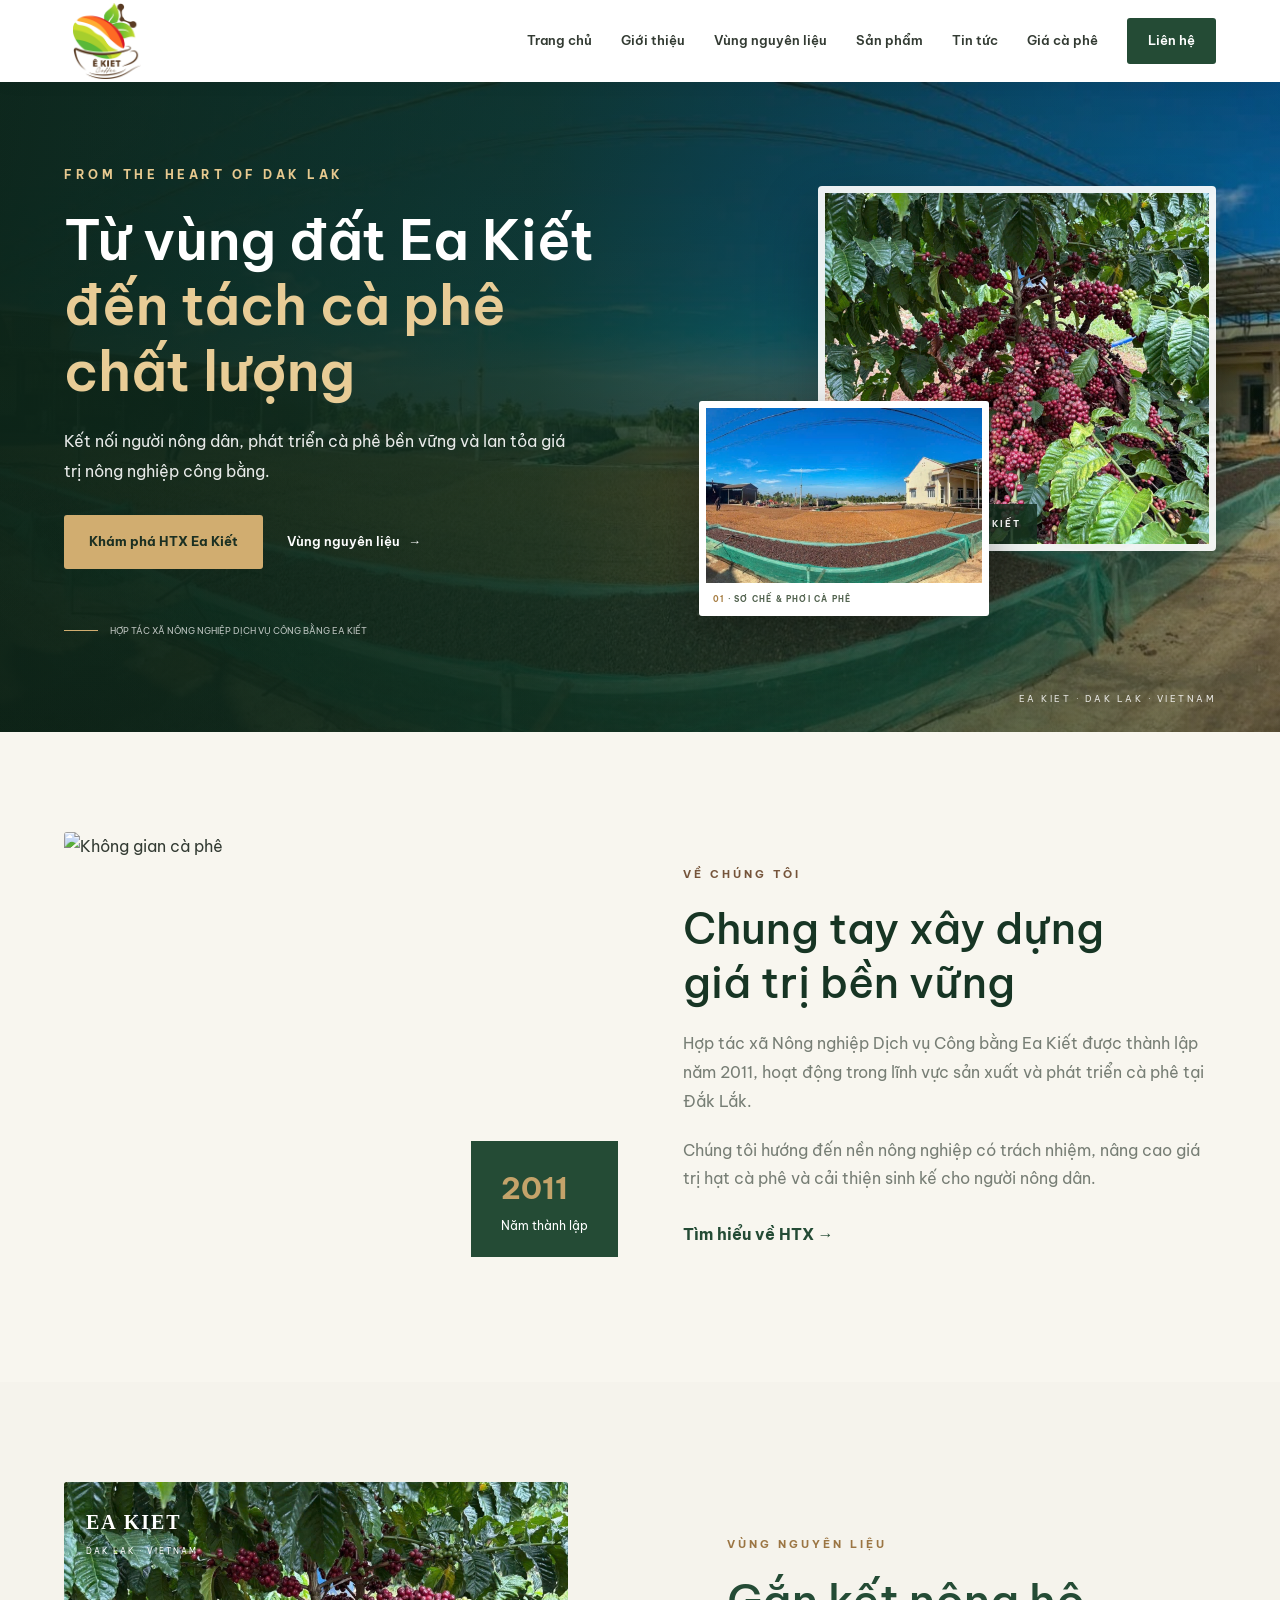
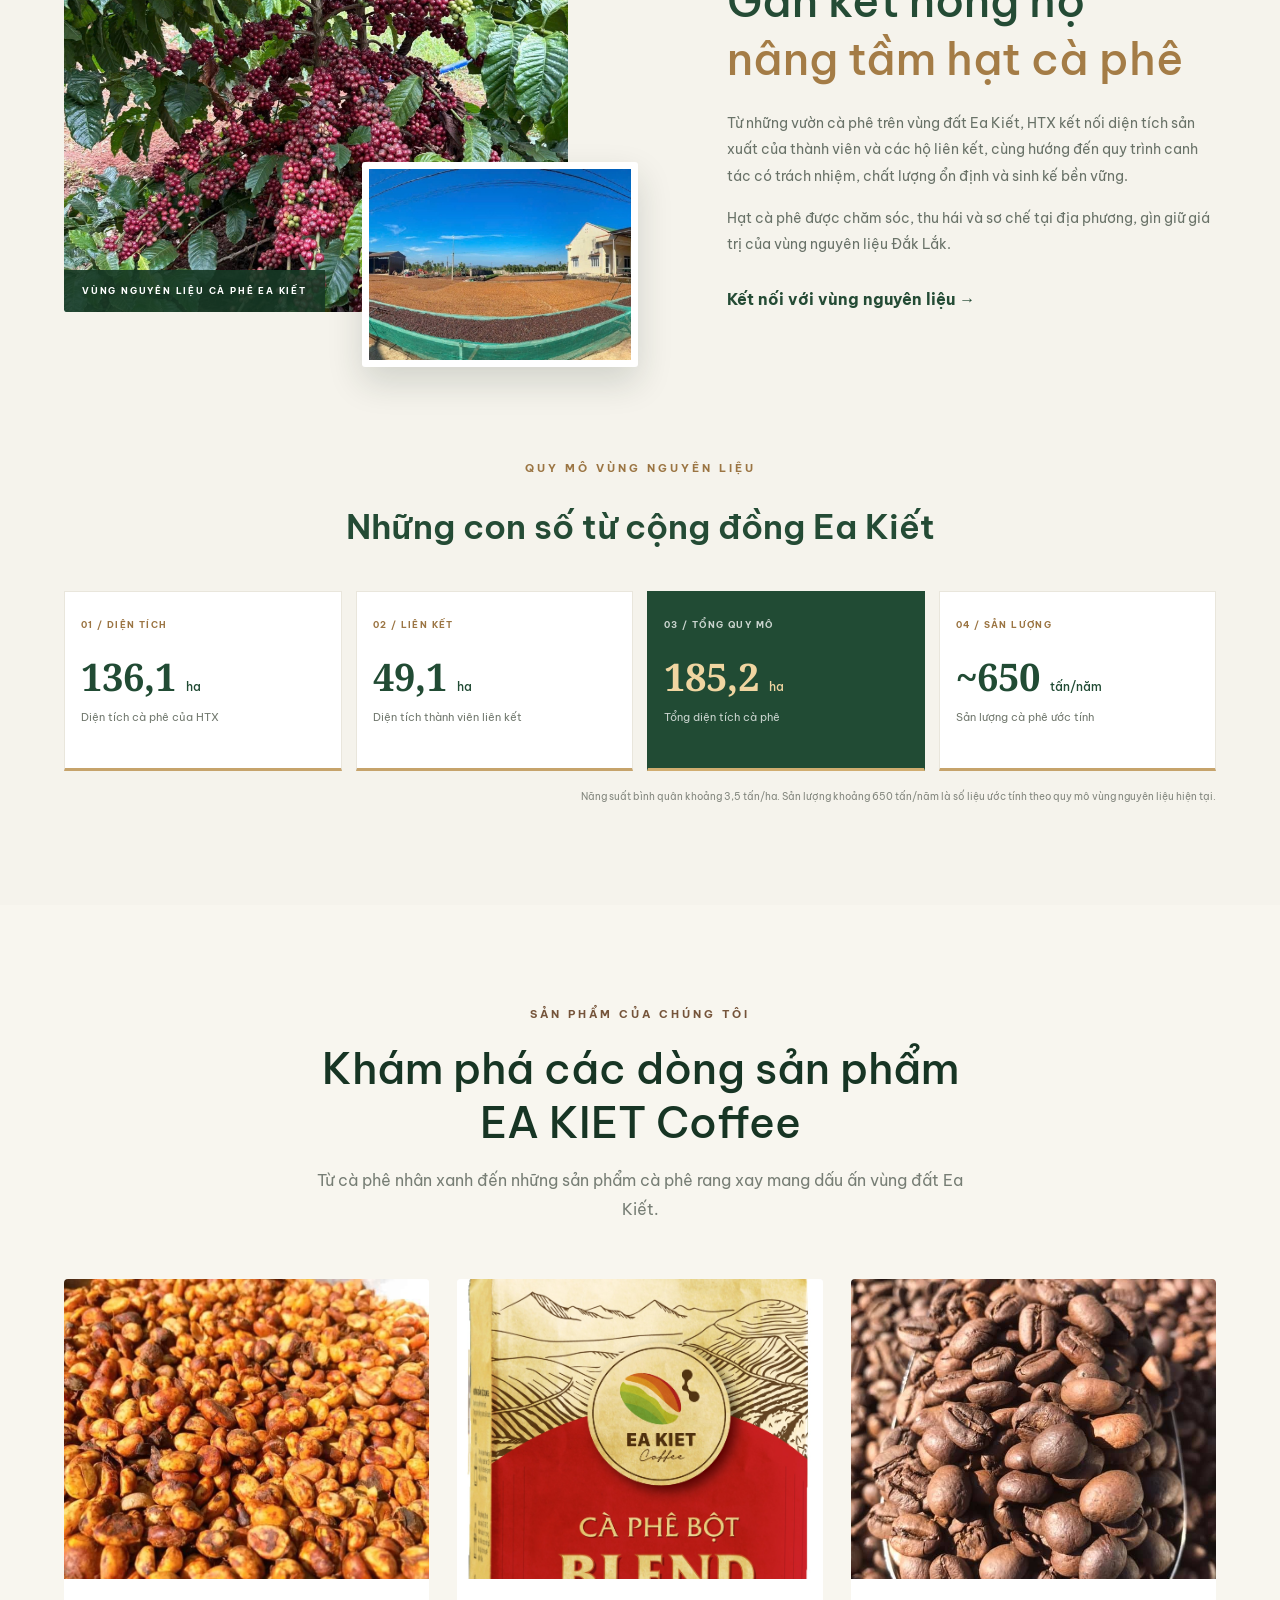
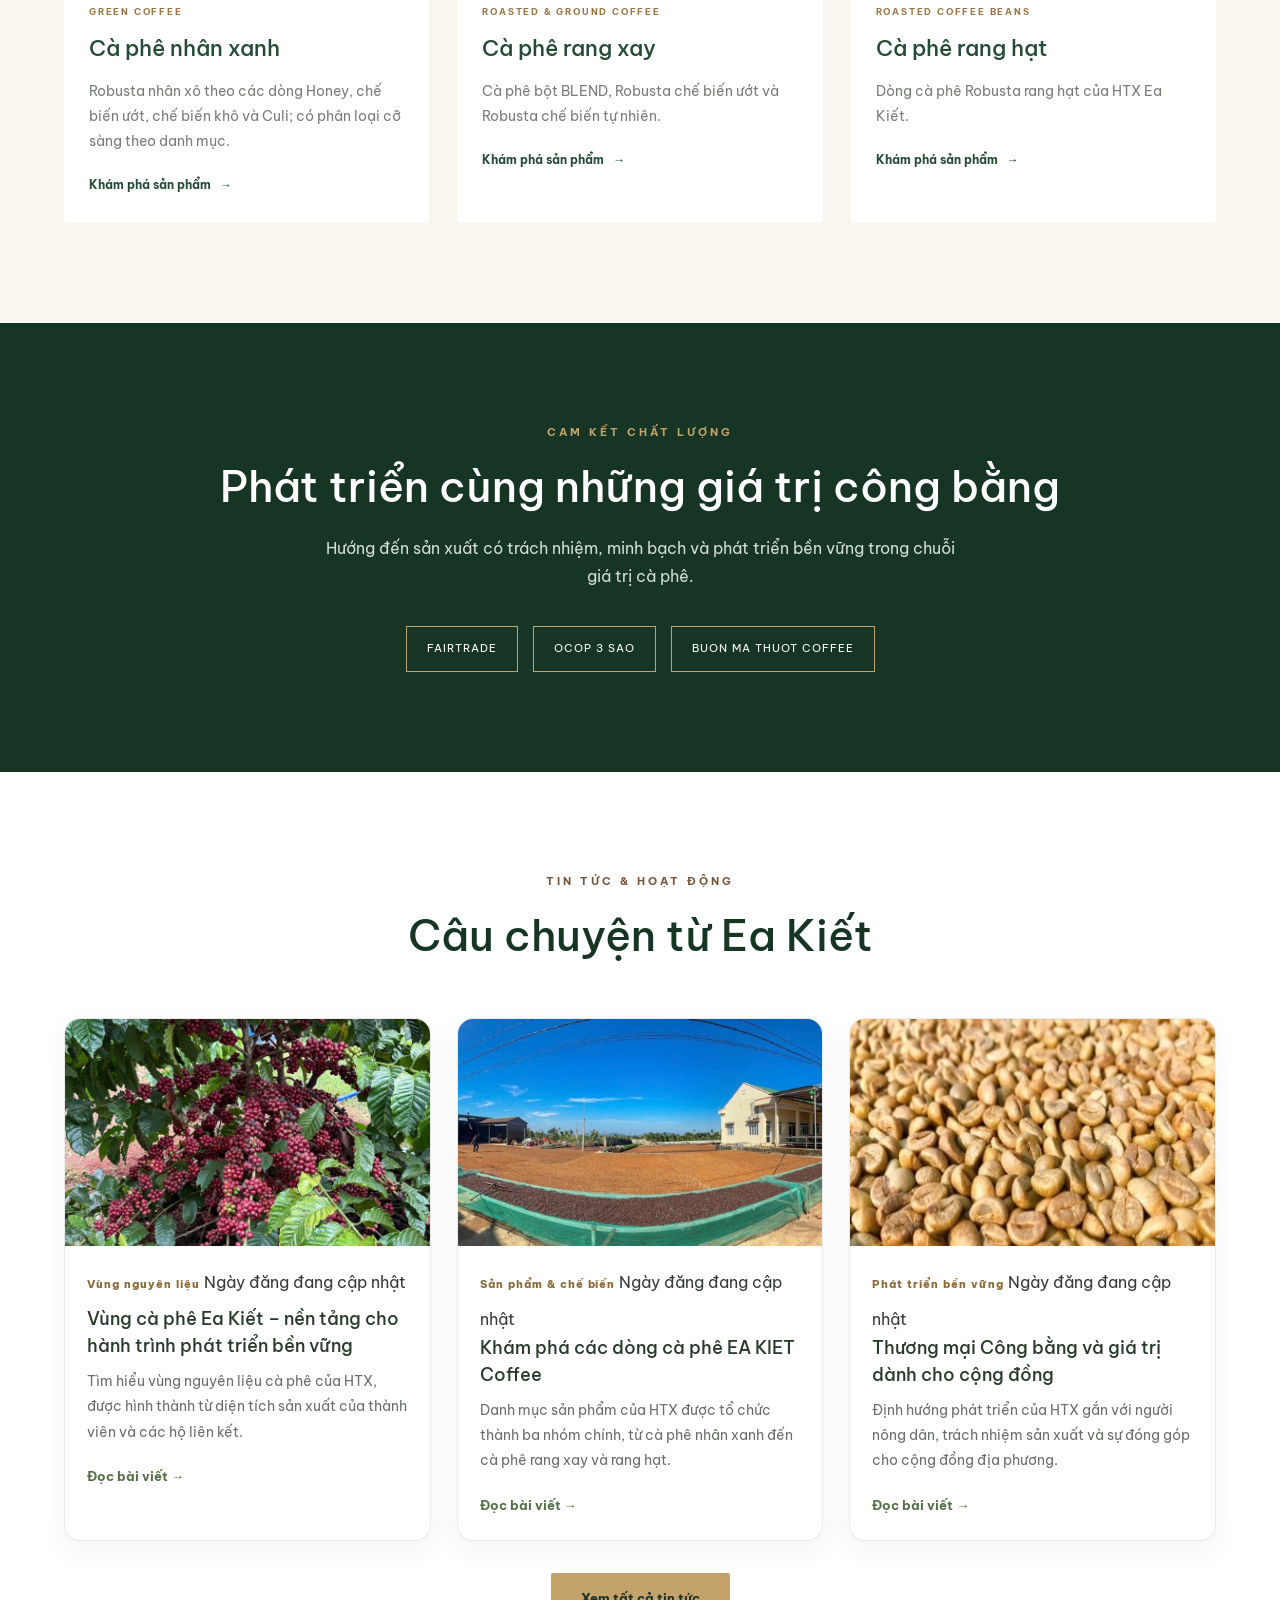
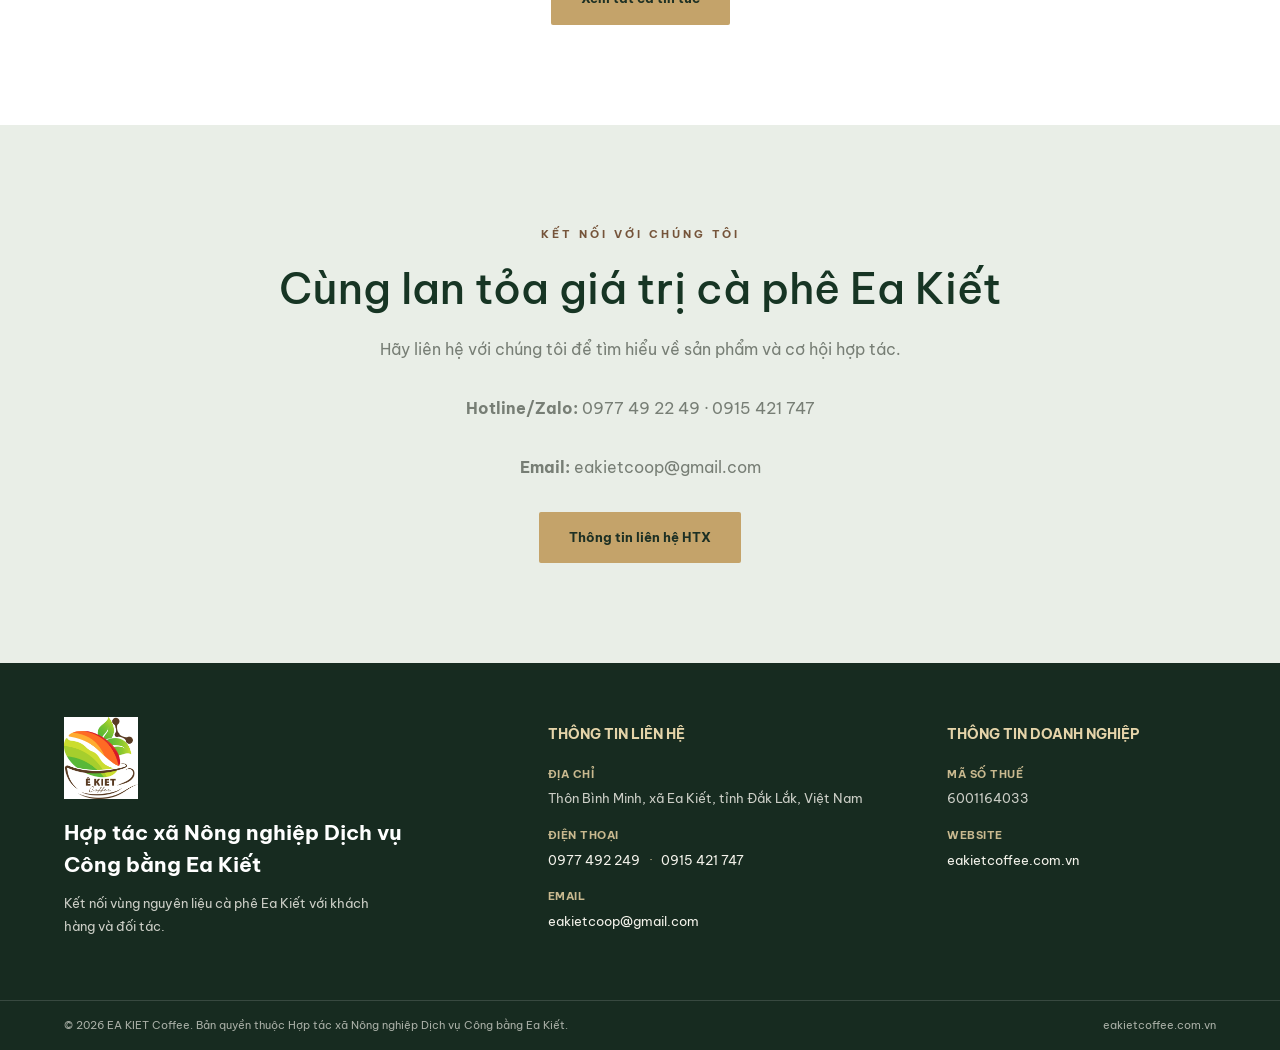
==== commit 25112b5b: "Save latest local EA KIET website source" ====
--- a/index.html
+++ b/index.html
@@ -1,296 +1,273 @@
 
 <!DOCTYPE html>
+
 <html lang="vi">
 <head>
-   <meta charset="UTF-8">
-    <meta name="viewport" content="width=device-width, initial-scale=1.0">
-
-    <meta name="description" content="EA KIET Coffee - Hợp tác xã Nông nghiệp Dịch vụ Công bằng Ea Kiết. Cà phê từ vùng nguyên liệu Đắk Lắk, phát triển bền vững và công bằng.">
-
-    <link rel="preconnect" href="https://fonts.googleapis.com">
-    <link rel="preconnect" href="https://fonts.gstatic.com" crossorigin>
-
-    
-<link rel="preconnect" href="https://fonts.googleapis.com">
-<link rel="preconnect" href="https://fonts.gstatic.com" crossorigin>
-
-<link href="https://fonts.googleapis.com/css2?family=Be+Vietnam+Pro:wght@300;400;500;600;700;800&family=Noto+Serif:wght@400;500;600;700&display=swap" rel="stylesheet">
-
-
-    <link rel="icon" type="image/jpeg" href="images/logo-eakiet.jpg">
-<meta property="og:site_name" content="EA KIET Coffee">
-<meta property="og:type" content="website">
-<meta property="og:title" content="EA KIET Coffee | Cà phê từ vùng đất Ea Kiết">
-<meta property="og:description" content="HTX Nông nghiệp Dịch vụ Công bằng Ea Kiết – phát triển cà phê Robusta và chuỗi giá trị bền vững.">
-<meta property="og:image" content="https://eakietcoffee.com.vn/images/vuon-ca-phe-eakiet.jpg">
-<meta name="twitter:card" content="summary_large_image">
+<meta charset="utf-8"/>
+<meta content="width=device-width, initial-scale=1.0" name="viewport"/>
+<meta content="EA KIET Coffee - Hợp tác xã Nông nghiệp Dịch vụ Công bằng Ea Kiết. Cà phê từ vùng nguyên liệu Đắk Lắk, phát triển bền vững và công bằng." name="description"/>
+<link href="https://fonts.googleapis.com" rel="preconnect"/>
+<link crossorigin="" href="https://fonts.gstatic.com" rel="preconnect"/>
+<link href="https://fonts.googleapis.com" rel="preconnect"/>
+<link crossorigin="" href="https://fonts.gstatic.com" rel="preconnect"/>
+<link href="https://fonts.googleapis.com/css2?family=Be+Vietnam+Pro:wght@300;400;500;600;700;800&amp;family=Noto+Serif:wght@400;500;600;700&amp;display=swap" rel="stylesheet"/>
+<link href="images/logo-eakiet.jpg" rel="icon" type="image/jpeg"/>
+<meta content="EA KIET Coffee" property="og:site_name"/>
+<meta content="website" property="og:type"/>
+<meta content="EA KIET Coffee | Cà phê từ vùng đất Ea Kiết" property="og:title"/>
+<meta content="HTX Nông nghiệp Dịch vụ Công bằng Ea Kiết – phát triển cà phê Robusta và chuỗi giá trị bền vững." property="og:description"/>
+<meta content="https://eakietcoffee.com.vn/images/vuon-ca-phe-eakiet.jpg" property="og:image"/>
+<meta content="summary_large_image" name="twitter:card"/>
 <title>EA KIET Coffee | Cà phê từ vùng đất Ea Kiết</title>
-    <link rel="stylesheet" href="style.css">
+<link href="style.css" rel="stylesheet"/>
 </head>
 <body>
-
-    <!-- THANH ĐIỀU HƯỚNG -->
-    <header class="header">
-        <div class="container nav-container">
-            <a href="#home" class="brand" aria-label="EA KIET Coffee - Trang chủ">
-                <img src="images/logo-eakiet.jpg" alt="Logo chính thức EA KIET Coffee" class="brand-logo">
-            </a>
-
-            <button class="menu-toggle" id="menuToggle" aria-label="Mở menu" aria-expanded="false">
+<!-- THANH ĐIỀU HƯỚNG -->
+<header class="header">
+<div class="container nav-container">
+<a aria-label="EA KIET Coffee - Trang chủ" class="brand" href="#home">
+<img alt="Logo chính thức EA KIET Coffee" class="brand-logo" src="images/logo-eakiet.jpg"/>
+</a>
+<button aria-expanded="false" aria-label="Mở menu" class="menu-toggle" id="menuToggle">
                 ☰
             </button>
-
-            <nav class="navigation" id="navigation">
-                <a href="#home">Trang chủ</a>
-                <a href="about.html">Giới thiệu</a>
-                <a href="#region">Vùng nguyên liệu</a>
-                <a href="#products">Sản phẩm</a>
-                <a href="news.html">Tin tức</a><a href="price.html">Giá cà phê</a>
-                <a href="contact.html" class="nav-contact">Liên hệ</a>
-            </nav>
-        </div>
-    </header>
-
-    <main>
-        <!-- BANNER EA KIET COFFEE -->
-        <section class="hero hero-eakiet" id="home">
-            <div class="hero-overlay"></div>
-
-            <div class="container hero-layout">
-                <div class="hero-content">
-                    <span class="eyebrow">FROM THE HEART OF DAK LAK</span>
-                    <h1>Từ vùng đất Ea Kiết<br><em>đến tách cà phê chất lượng</em></h1>
-                    <p>
+<nav class="navigation" id="navigation">
+<a href="#home">Trang chủ</a>
+<a href="about.html">Giới thiệu</a>
+<a href="#region">Vùng nguyên liệu</a>
+<a href="#products">Sản phẩm</a>
+<a href="news.html">Tin tức</a><a href="price.html">Giá cà phê</a>
+<a class="nav-contact" href="contact.html">Liên hệ</a>
+</nav>
+</div>
+</header>
+<main>
+<!-- BANNER EA KIET COFFEE -->
+<section class="hero hero-eakiet" id="home">
+<div class="hero-overlay"></div>
+<div class="container hero-layout">
+<div class="hero-content">
+<span class="eyebrow">FROM THE HEART OF DAK LAK</span>
+<h1>Từ vùng đất Ea Kiết<br/><em>đến tách cà phê chất lượng</em></h1>
+<p>
                         Kết nối người nông dân, phát triển cà phê bền vững
                         và lan tỏa giá trị nông nghiệp công bằng.
                     </p>
-                    <div class="hero-actions">
-                        <a href="about.html" class="btn-primary">Khám phá HTX Ea Kiết</a>
-                        <a href="#region" class="hero-secondary-link">Vùng nguyên liệu <span aria-hidden="true">→</span></a>
-                    </div>
-                    <div class="hero-proof">
-                        <span class="proof-line"></span>
-                        <span>HỢP TÁC XÃ NÔNG NGHIỆP DỊCH VỤ CÔNG BẰNG EA KIẾT</span>
-                    </div>
-                </div>
-
-                <div class="hero-photo-stack" aria-label="Hình ảnh vườn cà phê và sân phơi tại HTX Ea Kiết">
-                    <figure class="hero-photo-main">
-                        <img src="images/vuon-ca-phe-eakiet.jpg"
-                             alt="Cây cà phê tại vùng nguyên liệu Ea Kiết trĩu quả chín đỏ">
-                        <figcaption>VÙNG NGUYÊN LIỆU EA KIẾT</figcaption>
-                    </figure>
-                    <div class="hero-photo-inset">
-                        <img src="images/san-phoi-eakiet.jpg"
-                             alt="Toàn cảnh sân phơi và cơ sở sơ chế cà phê của HTX Ea Kiết">
-                        <span><strong>01</strong> · SƠ CHẾ & PHƠI CÀ PHÊ</span>
-                    </div>
-                </div>
-            </div>
-
-            <div class="hero-note">EA KIET · DAK LAK · VIETNAM</div>
-        </section>
-
-        <!-- GIỚI THIỆU -->
-        <section class="section about" id="about">
-            <div class="container about-grid">
-                <div class="about-image">
-                    <img
-                        src="https://images.unsplash.com/photo-1442512595331-e89e73853f31?w=1000"
-                        alt="Không gian cà phê"
-                    >
-                    <div class="image-label">
-                        <strong>2011</strong>
-                        <span>Năm thành lập</span>
-                    </div>
-                </div>
-
-                <div class="about-content">
-                    <span class="section-tag">VỀ CHÚNG TÔI</span>
-                    <h2>Chung tay xây dựng<br>giá trị bền vững</h2>
-                    <p>
+<div class="hero-actions">
+<a class="btn-primary" href="about.html">Khám phá HTX Ea Kiết</a>
+<a class="hero-secondary-link" href="#region">Vùng nguyên liệu <span aria-hidden="true">→</span></a>
+</div>
+<div class="hero-proof">
+<span class="proof-line"></span>
+<span>HỢP TÁC XÃ NÔNG NGHIỆP DỊCH VỤ CÔNG BẰNG EA KIẾT</span>
+</div>
+</div>
+<div aria-label="Hình ảnh vườn cà phê và sân phơi tại HTX Ea Kiết" class="hero-photo-stack">
+<figure class="hero-photo-main">
+<img alt="Cây cà phê tại vùng nguyên liệu Ea Kiết trĩu quả chín đỏ" src="images/vuon-ca-phe-eakiet.jpg"/>
+<figcaption>VÙNG NGUYÊN LIỆU EA KIẾT</figcaption>
+</figure>
+<div class="hero-photo-inset">
+<img alt="Toàn cảnh sân phơi và cơ sở sơ chế cà phê của HTX Ea Kiết" src="images/san-phoi-eakiet.jpg"/>
+<span><strong>01</strong> · SƠ CHẾ &amp; PHƠI CÀ PHÊ</span>
+</div>
+</div>
+</div>
+<div class="hero-note">EA KIET · DAK LAK · VIETNAM</div>
+</section>
+<!-- GIỚI THIỆU -->
+<section class="section about" id="about">
+<div class="container about-grid">
+<div class="about-image">
+<img alt="Không gian cà phê" src="https://images.unsplash.com/photo-1442512595331-e89e73853f31?w=1000"/>
+<div class="image-label">
+<strong>2011</strong>
+<span>Năm thành lập</span>
+</div>
+</div>
+<div class="about-content">
+<span class="section-tag">VỀ CHÚNG TÔI</span>
+<h2>Chung tay xây dựng<br/>giá trị bền vững</h2>
+<p>
                         Hợp tác xã Nông nghiệp Dịch vụ Công bằng Ea Kiết
                         được thành lập năm 2011, hoạt động trong lĩnh vực
                         sản xuất và phát triển cà phê tại Đắk Lắk.
                     </p>
-                    <p>
+<p>
                         Chúng tôi hướng đến nền nông nghiệp có trách nhiệm,
                         nâng cao giá trị hạt cà phê và cải thiện sinh kế
                         cho người nông dân.
                     </p>
-                    <a href="about.html" class="text-link">Tìm hiểu về HTX →</a>
-                </div>
-            </div>
-        </section>
-
-        <!-- VÙNG NGUYÊN LIỆU EA KIET -->
-        <section class="section region region-eakiet" id="region">
-            <div class="container">
-                <div class="region-intro">
-                    <div class="region-visual">
-                        <figure class="region-photo-large">
-                            <img src="images/vuon-ca-phe-eakiet.jpg"
-                                 alt="Vườn cà phê Ea Kiết với những chùm quả chín đỏ">
-                            <figcaption>VÙNG NGUYÊN LIỆU CÀ PHÊ EA KIẾT</figcaption>
-                        </figure>
-                        <figure class="region-photo-small">
-                            <img src="images/san-phoi-eakiet.jpg"
-                                 alt="Sân phơi cà phê tại cơ sở sơ chế của HTX Ea Kiết">
-                        </figure>
-                        <div class="region-photo-index"><strong>EA KIET</strong><span>DAK LAK · VIETNAM</span></div>
-                    </div>
-
-                    <div class="region-copy">
-                        <span class="section-tag">VÙNG NGUYÊN LIỆU</span>
-                        <h2>Gắn kết nông hộ<br><em>nâng tầm hạt cà phê</em></h2>
-                        <p>
+<a class="text-link" href="about.html">Tìm hiểu về HTX →</a>
+</div>
+</div>
+</section>
+<!-- VÙNG NGUYÊN LIỆU EA KIET -->
+<section class="section region region-eakiet" id="region">
+<div class="container">
+<div class="region-intro">
+<div class="region-visual">
+<figure class="region-photo-large">
+<img alt="Vườn cà phê Ea Kiết với những chùm quả chín đỏ" src="images/vuon-ca-phe-eakiet.jpg"/>
+<figcaption>VÙNG NGUYÊN LIỆU CÀ PHÊ EA KIẾT</figcaption>
+</figure>
+<figure class="region-photo-small">
+<img alt="Sân phơi cà phê tại cơ sở sơ chế của HTX Ea Kiết" src="images/san-phoi-eakiet.jpg"/>
+</figure>
+<div class="region-photo-index"><strong>EA KIET</strong><span>DAK LAK · VIETNAM</span></div>
+</div>
+<div class="region-copy">
+<span class="section-tag">VÙNG NGUYÊN LIỆU</span>
+<h2>Gắn kết nông hộ<br/><em>nâng tầm hạt cà phê</em></h2>
+<p>
                             Từ những vườn cà phê trên vùng đất Ea Kiết, HTX kết nối
                             diện tích sản xuất của thành viên và các hộ liên kết,
                             cùng hướng đến quy trình canh tác có trách nhiệm,
                             chất lượng ổn định và sinh kế bền vững.
                         </p>
-                        <p>
+<p>
                             Hạt cà phê được chăm sóc, thu hái và sơ chế tại địa phương,
                             gìn giữ giá trị của vùng nguyên liệu Đắk Lắk.
                         </p>
-                        <a href="#contact" class="text-link">Kết nối với vùng nguyên liệu <span aria-hidden="true">→</span></a>
-                    </div>
-                </div>
-
-                <div class="region-data-heading">
-                    <span class="section-tag">QUY MÔ VÙNG NGUYÊN LIỆU</span>
-                    <h3>Những con số từ cộng đồng Ea Kiết</h3>
-                </div>
-
-                <div class="stats-grid region-stats">
-                    <article class="stat-card">
-                        <span class="stat-number">01 / DIỆN TÍCH</span>
-                        <strong>136,1 <small>ha</small></strong>
-                        <span>Diện tích cà phê của HTX</span>
-                    </article>
-                    <article class="stat-card">
-                        <span class="stat-number">02 / LIÊN KẾT</span>
-                        <strong>49,1 <small>ha</small></strong>
-                        <span>Diện tích thành viên liên kết</span>
-                    </article>
-                    <article class="stat-card stat-card-featured">
-                        <span class="stat-number">03 / TỔNG QUY MÔ</span>
-                        <strong>185,2 <small>ha</small></strong>
-                        <span>Tổng diện tích cà phê</span>
-                    </article>
-                    <article class="stat-card">
-                        <span class="stat-number">04 / SẢN LƯỢNG</span>
-                        <strong>~650 <small>tấn/năm</small></strong>
-                        <span>Sản lượng cà phê ước tính</span>
-                    </article>
-                </div>
-
-                <p class="region-data-note">
+<a class="text-link" href="#contact">Kết nối với vùng nguyên liệu <span aria-hidden="true">→</span></a>
+</div>
+</div>
+<div class="region-data-heading">
+<span class="section-tag">QUY MÔ VÙNG NGUYÊN LIỆU</span>
+<h3>Những con số từ cộng đồng Ea Kiết</h3>
+</div>
+<div class="stats-grid region-stats">
+<article class="stat-card">
+<span class="stat-number">01 / DIỆN TÍCH</span>
+<strong>136,1 <small>ha</small></strong>
+<span>Diện tích cà phê của HTX</span>
+</article>
+<article class="stat-card">
+<span class="stat-number">02 / LIÊN KẾT</span>
+<strong>49,1 <small>ha</small></strong>
+<span>Diện tích thành viên liên kết</span>
+</article>
+<article class="stat-card stat-card-featured">
+<span class="stat-number">03 / TỔNG QUY MÔ</span>
+<strong>185,2 <small>ha</small></strong>
+<span>Tổng diện tích cà phê</span>
+</article>
+<article class="stat-card">
+<span class="stat-number">04 / SẢN LƯỢNG</span>
+<strong>~650 <small>tấn/năm</small></strong>
+<span>Sản lượng cà phê ước tính</span>
+</article>
+</div>
+<p class="region-data-note">
                     Năng suất bình quân khoảng 3,5 tấn/ha. Sản lượng khoảng 650 tấn/năm
                     là số liệu ước tính theo quy mô vùng nguyên liệu hiện tại.
                 </p>
-            </div>
-        </section>
-
-        <!-- SẢN PHẨM -->
-        <section class="section products" id="products">
-            <div class="container">
-                <div class="section-heading">
-                    <span class="section-tag">SẢN PHẨM CỦA CHÚNG TÔI</span>
-                    <h2>Khám phá các dòng sản phẩm EA KIET Coffee</h2>
-                    <p>Từ cà phê nhân xanh đến những sản phẩm cà phê rang xay mang dấu ấn vùng đất Ea Kiết.</p>
-                </div>
-
-                <div class="product-grid product-grid-three">
-                    <a class="product-card product-category-card" href="products/green-coffee.html">
-                        <img src="images/green-washed-s18.jpg" alt="Cà phê nhân xanh Robusta chế biến ướt của HTX Ea Kiết">
-                        <div class="product-info">
-                            <span class="product-kicker">GREEN COFFEE</span>
-                            <h3>Cà phê nhân xanh</h3>
-                            <p>Robusta nhân xô theo các dòng Honey, chế biến ướt, chế biến khô và Culi; có phân loại cỡ sàng theo danh mục.</p>
-                            <span class="product-card-link">Khám phá sản phẩm <span aria-hidden="true">→</span></span>
-                        </div>
-                    </a>
-                    <a class="product-card product-category-card" href="products/roasted-coffee.html">
-                        <img src="images/coffee-blend-package.jpg" alt="Sản phẩm cà phê bột BLEND EA KIET Coffee">
-                        <div class="product-info">
-                            <span class="product-kicker">ROASTED & GROUND COFFEE</span>
-                            <h3>Cà phê rang xay</h3>
-                            <p>Cà phê bột BLEND, Robusta chế biến ướt và Robusta chế biến tự nhiên.</p>
-                            <span class="product-card-link">Khám phá sản phẩm <span aria-hidden="true">→</span></span>
-                        </div>
-                    </a>
-                    <a class="product-card product-category-card" href="products/roasted-beans.html">
-                        <img src="images/roasted-robusta-beans.jpg" alt="Hạt cà phê Robusta rang của HTX Ea Kiết">
-                        <div class="product-info">
-                            <span class="product-kicker">ROASTED COFFEE BEANS</span>
-                            <h3>Cà phê rang hạt</h3>
-                            <p>Dòng cà phê Robusta rang hạt của HTX Ea Kiết.</p>
-                            <span class="product-card-link">Khám phá sản phẩm <span aria-hidden="true">→</span></span>
-                        </div>
-                    </a>
-                </div>
-            </div>
-        </section>
-
-        <!-- CHỨNG NHẬN -->
-        <section class="section certification">
-            <div class="container certification-content">
-                <span class="section-tag">CAM KẾT CHẤT LƯỢNG</span>
-                <h2>Phát triển cùng những giá trị công bằng</h2>
-                <p>
+</div>
+</section>
+<!-- SẢN PHẨM -->
+<section class="section products" id="products">
+<div class="container">
+<div class="section-heading">
+<span class="section-tag">SẢN PHẨM CỦA CHÚNG TÔI</span>
+<h2>Khám phá các dòng sản phẩm EA KIET Coffee</h2>
+<p>Từ cà phê nhân xanh đến những sản phẩm cà phê rang xay mang dấu ấn vùng đất Ea Kiết.</p>
+</div>
+<div class="product-grid product-grid-three">
+<a class="product-card product-category-card" href="products/green-coffee.html">
+<img alt="Cà phê nhân xanh Robusta chế biến ướt của HTX Ea Kiết" src="images/green-washed-s18.jpg"/>
+<div class="product-info">
+<span class="product-kicker">GREEN COFFEE</span>
+<h3>Cà phê nhân xanh</h3>
+<p>Robusta nhân xô theo các dòng Honey, chế biến ướt, chế biến khô và Culi; có phân loại cỡ sàng theo danh mục.</p>
+<span class="product-card-link">Khám phá sản phẩm <span aria-hidden="true">→</span></span>
+</div>
+</a>
+<a class="product-card product-category-card" href="products/roasted-coffee.html">
+<img alt="Sản phẩm cà phê bột BLEND EA KIET Coffee" src="images/coffee-blend-package.jpg"/>
+<div class="product-info">
+<span class="product-kicker">ROASTED &amp; GROUND COFFEE</span>
+<h3>Cà phê rang xay</h3>
+<p>Cà phê bột BLEND, Robusta chế biến ướt và Robusta chế biến tự nhiên.</p>
+<span class="product-card-link">Khám phá sản phẩm <span aria-hidden="true">→</span></span>
+</div>
+</a>
+<a class="product-card product-category-card" href="products/roasted-beans.html">
+<img alt="Hạt cà phê Robusta rang của HTX Ea Kiết" src="images/roasted-robusta-beans.jpg"/>
+<div class="product-info">
+<span class="product-kicker">ROASTED COFFEE BEANS</span>
+<h3>Cà phê rang hạt</h3>
+<p>Dòng cà phê Robusta rang hạt của HTX Ea Kiết.</p>
+<span class="product-card-link">Khám phá sản phẩm <span aria-hidden="true">→</span></span>
+</div>
+</a>
+</div>
+</div>
+</section>
+<!-- CHỨNG NHẬN -->
+<section class="section certification">
+<div class="container certification-content">
+<span class="section-tag">CAM KẾT CHẤT LƯỢNG</span>
+<h2>Phát triển cùng những giá trị công bằng</h2>
+<p>
                     Hướng đến sản xuất có trách nhiệm, minh bạch
                     và phát triển bền vững trong chuỗi giá trị cà phê.
                 </p>
-                <div class="certification-tags">
-                    <span>FAIRTRADE</span>
-                    <span>OCOP 3 SAO</span>
-                    <span>BUON MA THUOT COFFEE</span>
-                </div>
-            </div>
-        </section>
-
-        <!-- TIN TỨC -->
-        <section class="section news" id="news">
-            <div class="container">
-                <div class="section-heading">
-                    <span class="section-tag">TIN TỨC & HOẠT ĐỘNG</span>
-                    <h2>Câu chuyện từ Ea Kiết</h2>
-                </div>
-                <div class="news-preview-grid" data-news-list="preview"></div>
-                <div class="news-all-link"><a href="news.html" class="btn-primary">Xem tất cả tin tức</a></div>
-            </div>
-        </section>
-
-        <!-- LIÊN HỆ -->
-        <section class="section contact" id="contact">
-            <div class="container contact-content">
-                <span class="section-tag">KẾT NỐI VỚI CHÚNG TÔI</span>
-                <h2>Cùng lan tỏa giá trị cà phê Ea Kiết</h2>
-                <p>Hãy liên hệ với chúng tôi để tìm hiểu về sản phẩm và cơ hội hợp tác.</p>
-                <p><strong>Hotline/Zalo:</strong> <a href="tel:0977492249">0977 49 22 49</a> · <a href="tel:0915421747">0915 421 747</a></p>
-                <p><strong>Email:</strong> <a href="mailto:eakietcoop@gmail.com">eakietcoop@gmail.com</a></p>
-                <a href="about.html#contact-about" class="btn-primary">Thông tin liên hệ HTX</a>
-            </div>
-        </section>
-    </main>
-
-    <!-- CHÂN TRANG -->
-    <footer class="footer">
-        <div class="container footer-content">
-            <div>
-                <div class="brand footer-brand">
-                    <img src="images/logo-eakiet.jpg" alt="EA KIET Coffee" class="footer-logo">
-                </div>
-                <p>Hợp tác xã Nông nghiệp Dịch vụ Công bằng Ea Kiết</p>
-                <p>Đắk Lắk, Việt Nam</p>
-            </div>
-            <div class="footer-bottom">
-                © 2026 EA KIET Coffee. All rights reserved.
-            </div>
-        </div>
-    </footer>
-
-    <script src="script.js"></script><script src="news-render.js"></script>
-</body>
+<div class="certification-tags">
+<span>FAIRTRADE</span>
+<span>OCOP 3 SAO</span>
+<span>BUON MA THUOT COFFEE</span>
+</div>
+</div>
+</section>
+<!-- TIN TỨC -->
+<section class="section news" id="news">
+<div class="container">
+<div class="section-heading">
+<span class="section-tag">TIN TỨC &amp; HOẠT ĐỘNG</span>
+<h2>Câu chuyện từ Ea Kiết</h2>
+</div>
+<div class="news-preview-grid" data-news-list="preview"></div>
+<div class="news-all-link"><a class="btn-primary" href="news.html">Xem tất cả tin tức</a></div>
+</div>
+</section>
+<!-- LIÊN HỆ -->
+<section class="section contact" id="contact">
+<div class="container contact-content">
+<span class="section-tag">KẾT NỐI VỚI CHÚNG TÔI</span>
+<h2>Cùng lan tỏa giá trị cà phê Ea Kiết</h2>
+<p>Hãy liên hệ với chúng tôi để tìm hiểu về sản phẩm và cơ hội hợp tác.</p>
+<p><strong>Hotline/Zalo:</strong> <a href="tel:0977492249">0977 49 22 49</a> · <a href="tel:0915421747">0915 421 747</a></p>
+<p><strong>Email:</strong> <a href="mailto:eakietcoop@gmail.com">eakietcoop@gmail.com</a></p>
+<a class="btn-primary" href="about.html#contact-about">Thông tin liên hệ HTX</a>
+</div>
+</section>
+</main>
+<!-- CHÂN TRANG -->
+<footer aria-label="Thông tin Hợp tác xã Ea Kiết" class="eakiet-footer">
+<div class="container eakiet-footer-grid">
+<div class="eakiet-footer-brand">
+<a aria-label="EA KIET Coffee - Trang chủ" class="eakiet-footer-logo" href="index.html">
+<img alt="Logo EA KIET Coffee" loading="lazy" src="images/logo-eakiet.jpg"/>
+</a>
+<h2>Hợp tác xã Nông nghiệp Dịch vụ Công bằng Ea Kiết</h2>
+<p class="eakiet-footer-intro">Kết nối vùng nguyên liệu cà phê Ea Kiết với khách hàng và đối tác.</p>
+</div>
+<div class="eakiet-footer-contact">
+<h3>Thông tin liên hệ</h3>
+<address>
+<p><span class="eakiet-footer-label">Địa chỉ</span>Thôn Bình Minh, xã Ea Kiết, tỉnh Đắk Lắk, Việt Nam</p>
+<p><span class="eakiet-footer-label">Điện thoại</span><a href="tel:+84977492249">0977 492 249</a><span class="eakiet-footer-separator">·</span><a href="tel:+84915421747">0915 421 747</a></p>
+<p><span class="eakiet-footer-label">Email</span><a href="mailto:eakietcoop@gmail.com">eakietcoop@gmail.com</a></p>
+</address>
+</div>
+<div class="eakiet-footer-legal">
+<h3>Thông tin doanh nghiệp</h3>
+<p><span class="eakiet-footer-label">Mã số thuế</span>6001164033</p>
+<p><span class="eakiet-footer-label">Website</span><a href="https://eakietcoffee.com.vn/" rel="home">eakietcoffee.com.vn</a></p>
+</div>
+</div>
+<div class="eakiet-footer-bottom"><div class="container"><span>© 2026 EA KIET Coffee. Bản quyền thuộc Hợp tác xã Nông nghiệp Dịch vụ Công bằng Ea Kiết.</span><a href="https://eakietcoffee.com.vn/">eakietcoffee.com.vn</a></div></div>
+</footer>
+<script src="script.js"></script><script src="news-render.js"></script>
+<script type="application/ld+json">{"@context":"https://schema.org","@type":"Organization","name":"Hợp tác xã Nông nghiệp Dịch vụ Công bằng Ea Kiết","url":"https://eakietcoffee.com.vn/","email":"eakietcoop@gmail.com","telephone":["+84977492249","+84915421747"],"taxID":"6001164033","address":{"@type":"PostalAddress","streetAddress":"Thôn Bình Minh, xã Ea Kiết","addressLocality":"Ea Kiết","addressRegion":"Đắk Lắk","addressCountry":"VN"}}</script></body>
 </html>
--- a/style.css
+++ b/style.css
@@ -1665,3 +1665,48 @@
 @media(max-width:600px){.article-content{padding:20px;border-radius:12px}.article-body{font-size:15px}}
 
 .news-filter a.active{background:#294b32;color:#fff;border-color:#294b32}
+
+
+/* Rich Markdown article typography */
+.article-body h2,.article-body h3,.article-body h4{color:#293b2b;line-height:1.4;margin:34px 0 14px;font-weight:700}
+.article-body h2{font-size:clamp(23px,3vw,30px);padding-bottom:9px;border-bottom:1px solid #e7e3d8}
+.article-body h3{font-size:22px}
+.article-body h4{font-size:18px}
+.article-body p{margin:0 0 19px}
+.article-body strong{color:#344a34;font-weight:700}
+.article-body a{color:#426b42;text-decoration:underline;text-underline-offset:3px}
+.article-body ul,.article-body ol{padding-left:26px;margin:0 0 22px}
+.article-body li{padding-left:4px;margin:7px 0}
+.article-body blockquote{margin:24px 0;padding:17px 22px;border-left:4px solid #a88b55;background:#f7f5ee;color:#5b604f;border-radius:0 10px 10px 0}
+.article-body blockquote p:last-child{margin-bottom:0}
+.article-body img{display:block;max-width:100%;height:auto;margin:24px auto;border-radius:12px}
+.article-body hr{border:0;border-top:1px solid #e7e3d8;margin:30px 0}
+.article-body code{background:#f1f0eb;padding:2px 6px;border-radius:4px;font-size:.92em}
+.article-body pre{overflow:auto;background:#263329;color:#f6f4ec;padding:18px;border-radius:10px;margin:22px 0}
+.article-body pre code{background:transparent;padding:0;color:inherit}
+.article-table-wrap{overflow-x:auto;margin:24px 0}
+.article-body table{border-collapse:collapse;width:100%;font-size:15px}
+.article-body th,.article-body td{border:1px solid #e4e1d8;padding:11px 13px;text-align:left}
+.article-body th{background:#f3f1e9;color:#304633}
+
+
+/* ===== EA KIET COFFEE: CONSISTENT PROFESSIONAL FOOTER ===== */
+.eakiet-footer{background:#172b20;color:#f4f3eb;margin-top:0;font-family:inherit}
+.eakiet-footer-grid{display:grid;grid-template-columns:1.25fr 1fr .8fr;gap:clamp(28px,5vw,68px);padding-top:54px;padding-bottom:46px}
+.eakiet-footer-brand,.eakiet-footer-contact,.eakiet-footer-legal{min-width:0}
+.eakiet-footer-logo{display:inline-flex;align-items:center;margin-bottom:18px}
+.eakiet-footer-logo img{display:block;width:142px;height:auto;max-height:82px;object-fit:contain;object-position:left center}
+.eakiet-footer h2{max-width:390px;margin:0 0 12px;color:#fff;font-size:clamp(18px,2vw,21px);line-height:1.5;font-weight:700}
+.eakiet-footer h3{margin:8px 0 20px;color:#e5d4a9;font-size:14px;line-height:1.4;font-weight:700;letter-spacing:.04em;text-transform:uppercase}
+.eakiet-footer p{margin:0 0 15px;color:rgba(244,243,235,.82);font-size:13px;line-height:1.8;overflow-wrap:anywhere}
+.eakiet-footer-intro{max-width:330px}
+.eakiet-footer address{font-style:normal}
+.eakiet-footer-label{display:block;margin-bottom:3px;color:#c9b98f;font-size:11px;font-weight:700;letter-spacing:.045em;text-transform:uppercase}
+.eakiet-footer a{color:#f4f3eb;text-decoration:none;text-underline-offset:3px;transition:color .2s ease}
+.eakiet-footer a:hover{color:#e5d4a9;text-decoration:underline}
+.eakiet-footer-separator{display:inline-block;margin:0 9px;color:#c9b98f}
+.eakiet-footer-bottom{border-top:1px solid rgba(255,255,255,.14)}
+.eakiet-footer-bottom>.container{display:flex;align-items:center;justify-content:space-between;gap:18px;padding-top:16px;padding-bottom:16px}
+.eakiet-footer-bottom span,.eakiet-footer-bottom a{color:rgba(244,243,235,.66);font-size:11px;line-height:1.6}
+@media(max-width:800px){.eakiet-footer-grid{grid-template-columns:1fr 1fr;gap:30px}.eakiet-footer-brand{grid-column:1/-1}.eakiet-footer h2{max-width:600px}}
+@media(max-width:540px){.eakiet-footer-grid{grid-template-columns:1fr;gap:22px;padding-top:38px;padding-bottom:30px}.eakiet-footer-brand{grid-column:auto}.eakiet-footer h3{margin:5px 0 13px}.eakiet-footer-bottom>.container{align-items:flex-start;flex-direction:column;gap:5px}.eakiet-footer-separator{margin:0 6px}}
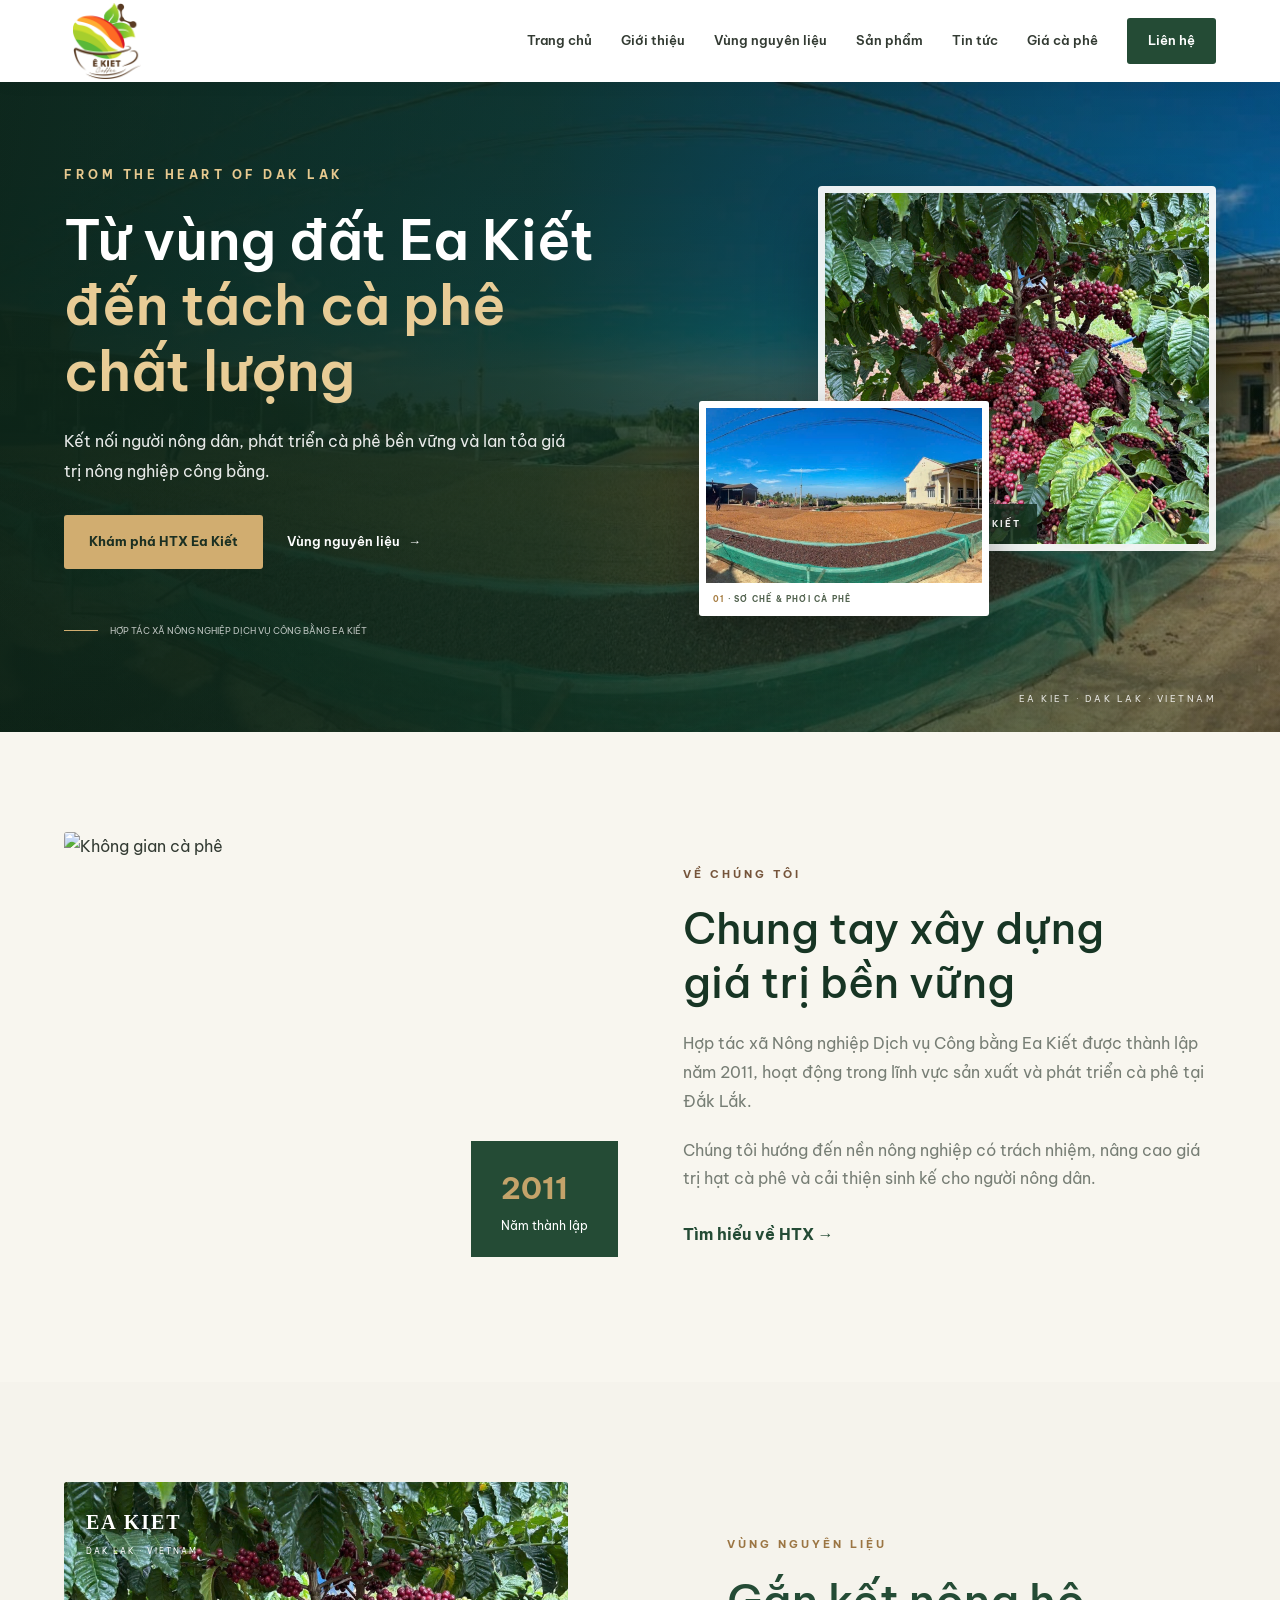
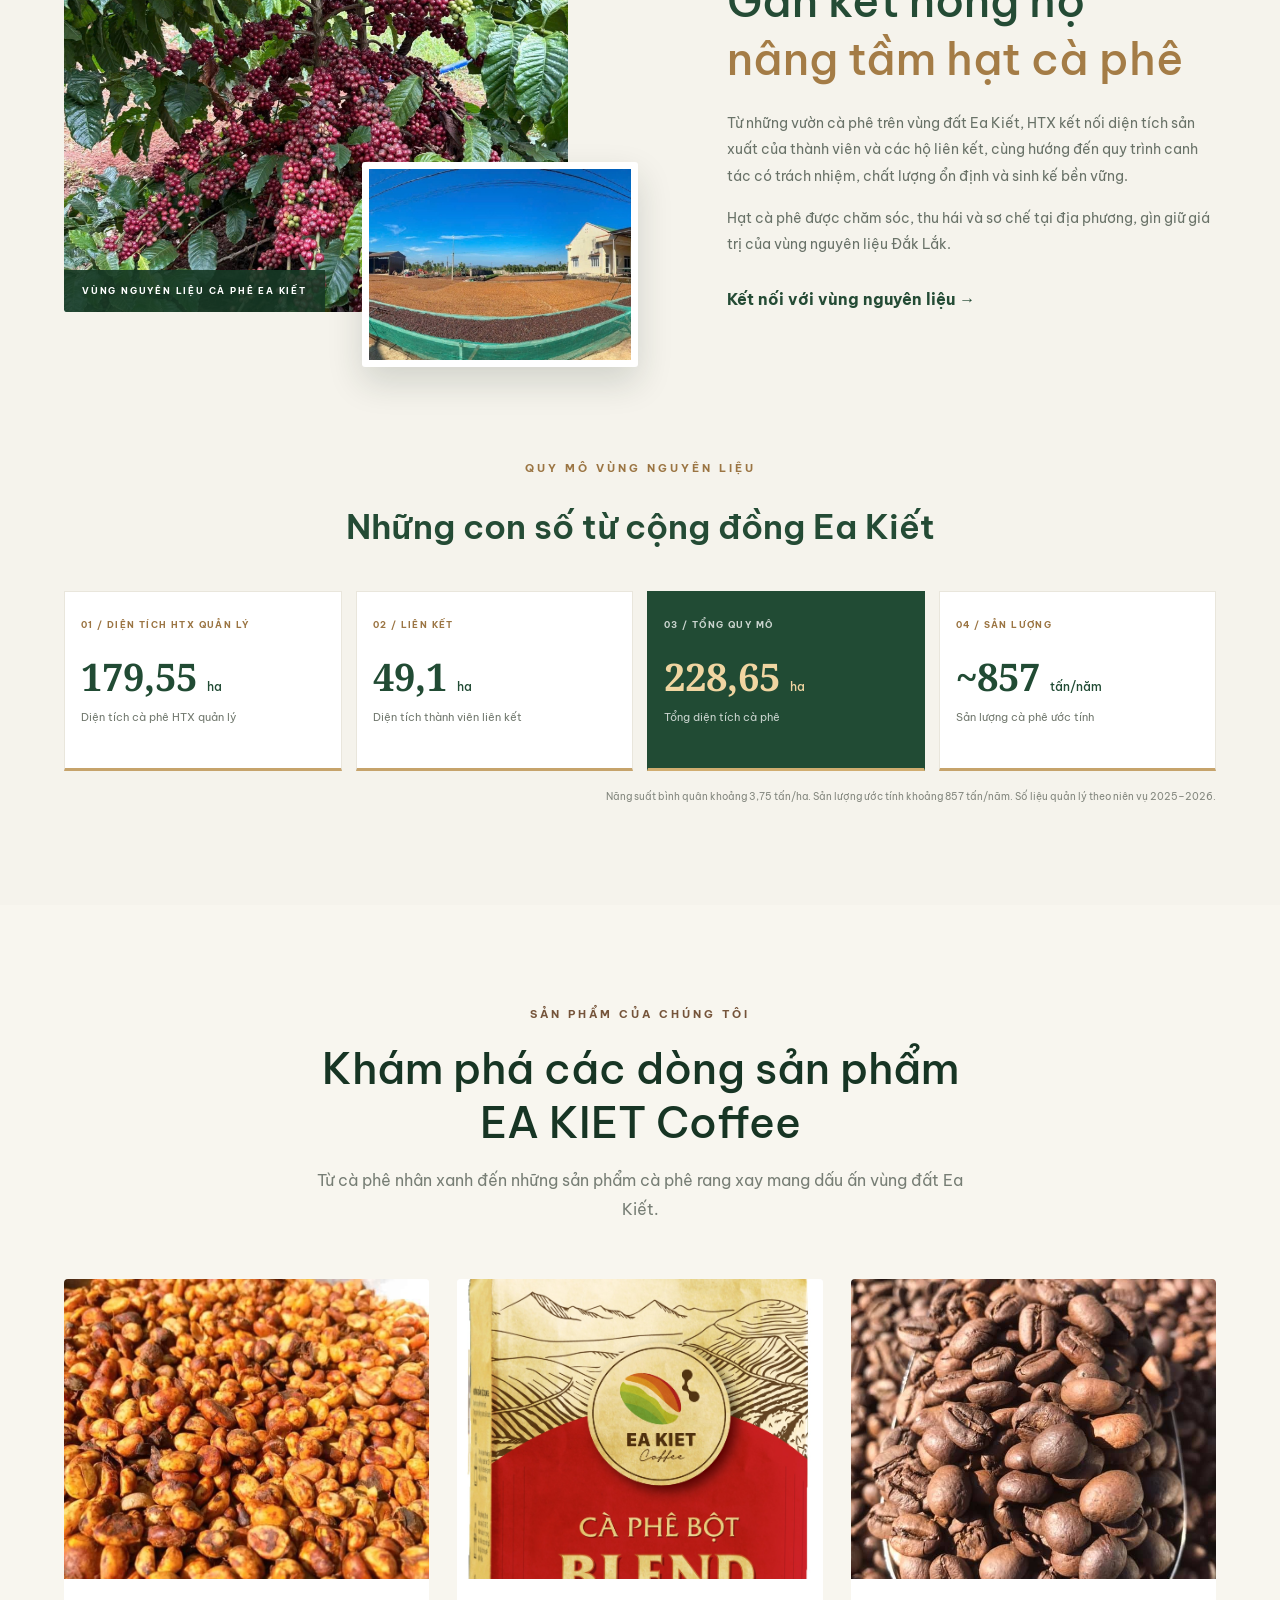
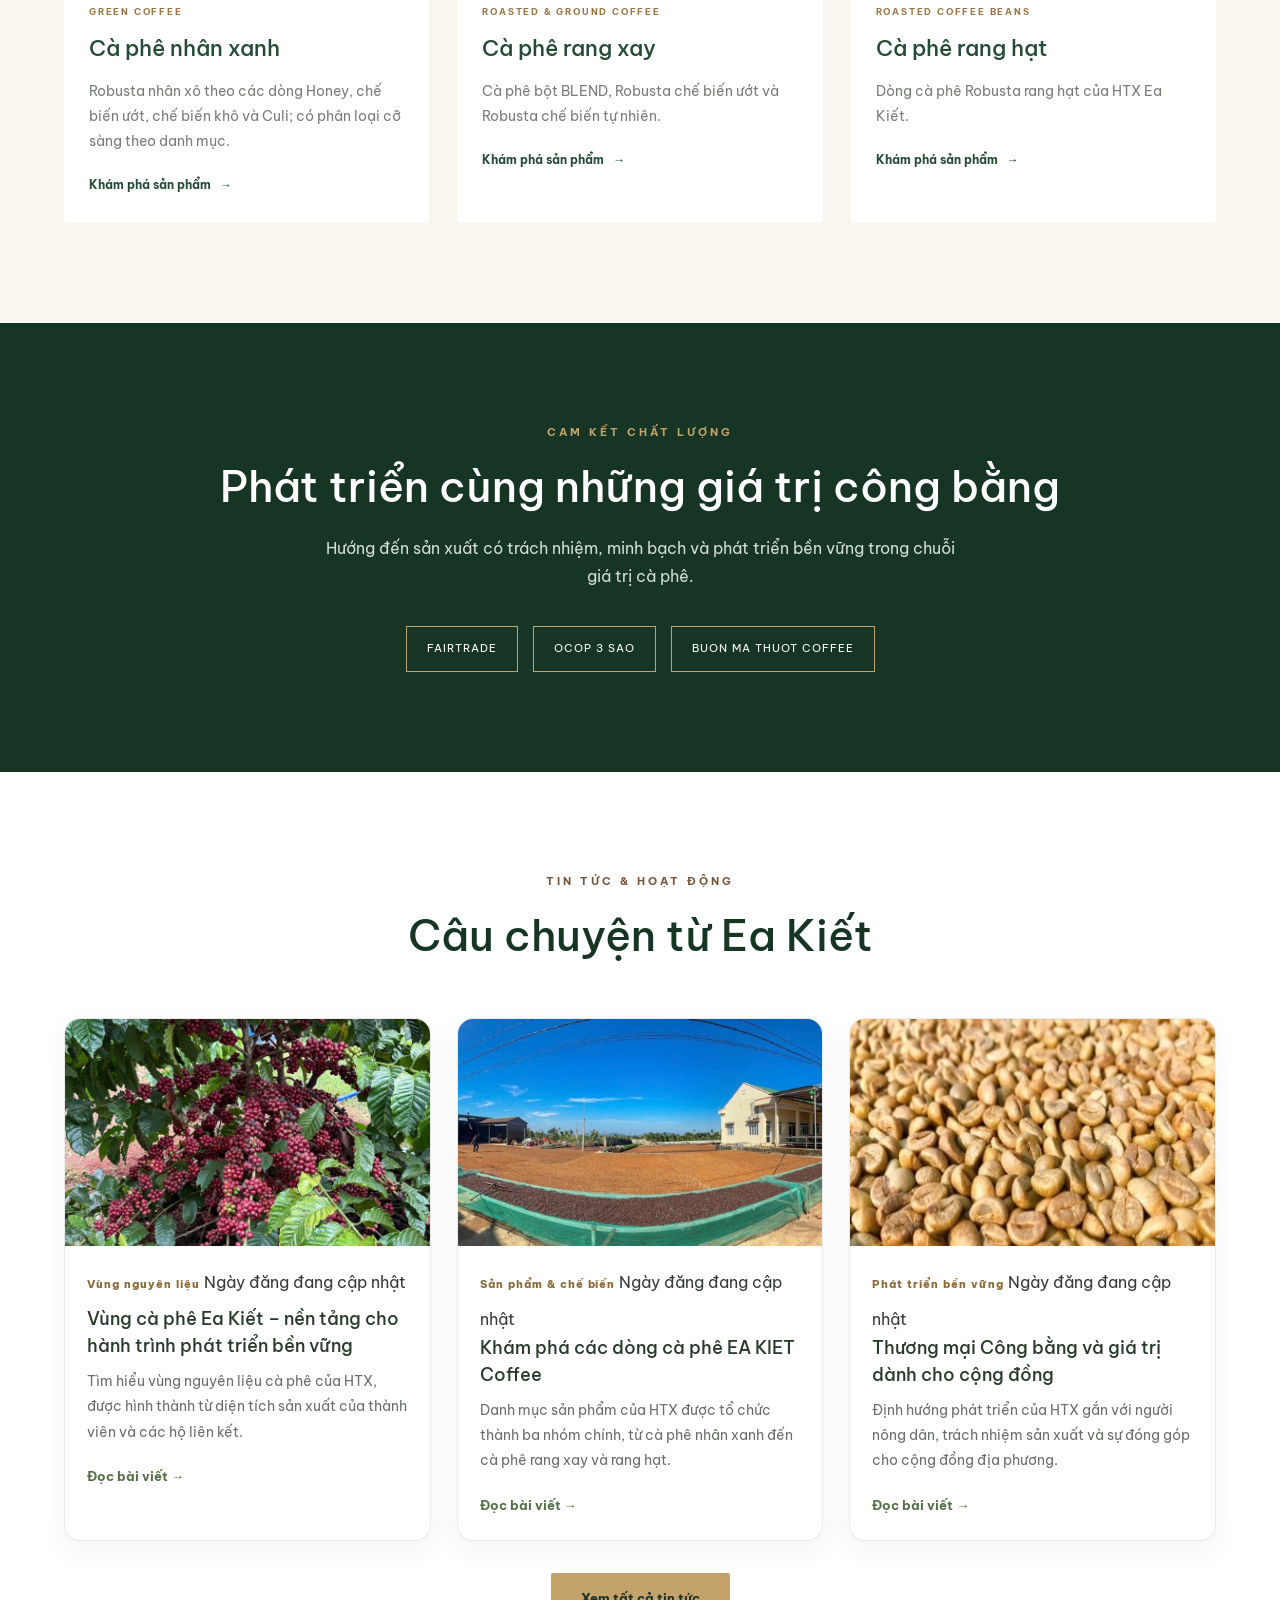
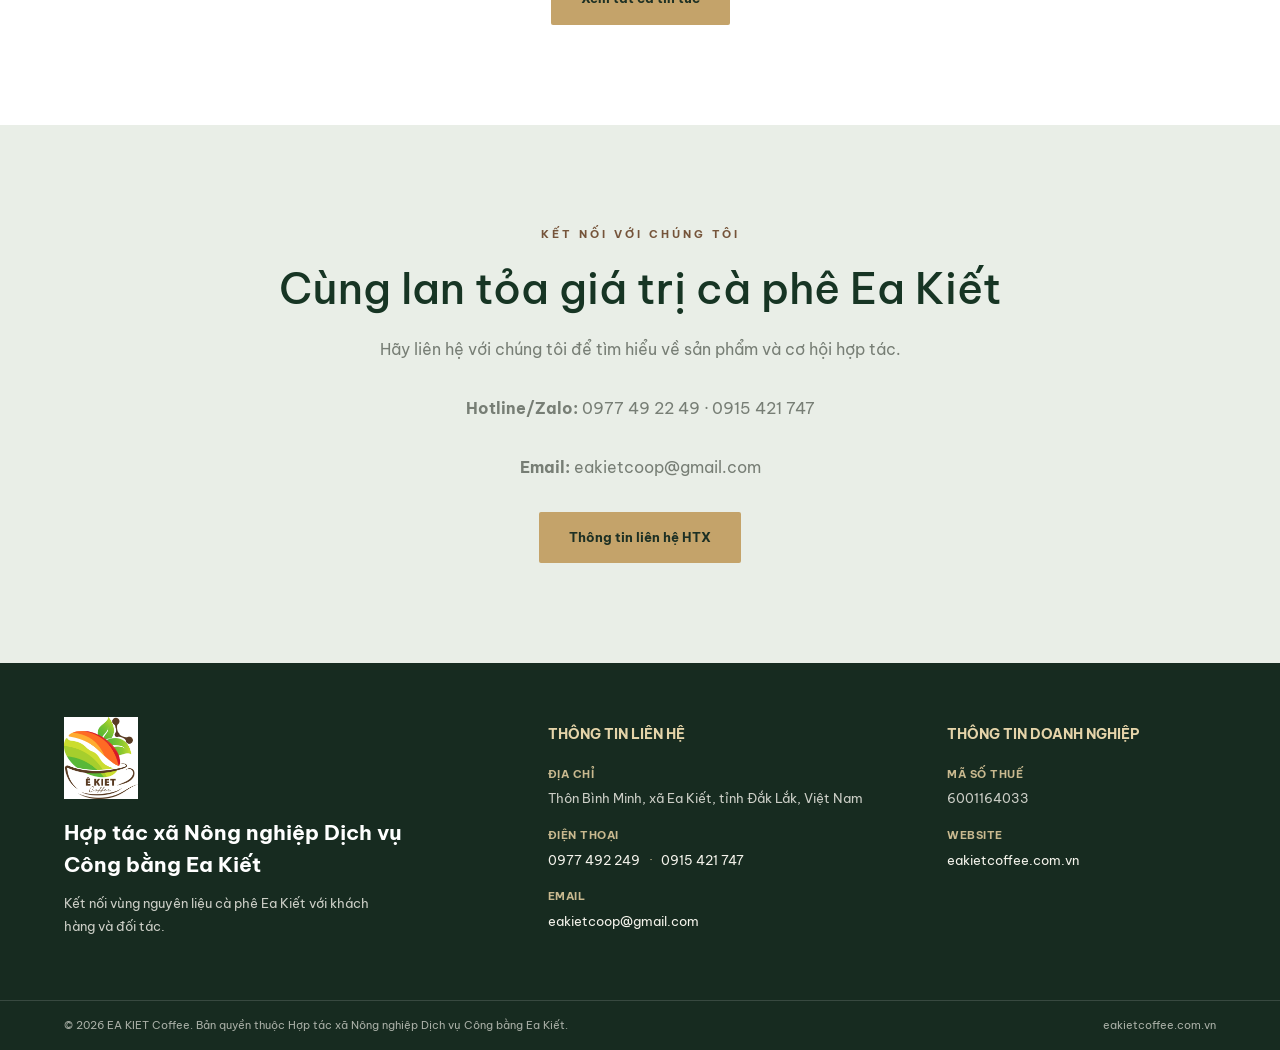
==== commit 1040a92f: "Update homepage coffee area and production figures for crop year 2025-2026" ====
--- a/index.html
+++ b/index.html
@@ -138,9 +138,9 @@
 </div>
 <div class="stats-grid region-stats">
 <article class="stat-card">
-<span class="stat-number">01 / DIỆN TÍCH</span>
-<strong>136,1 <small>ha</small></strong>
-<span>Diện tích cà phê của HTX</span>
+<span class="stat-number">01 / DIỆN TÍCH HTX QUẢN LÝ</span>
+<strong>179,55 <small>ha</small></strong>
+<span>Diện tích cà phê HTX quản lý</span>
 </article>
 <article class="stat-card">
 <span class="stat-number">02 / LIÊN KẾT</span>
@@ -149,18 +149,18 @@
 </article>
 <article class="stat-card stat-card-featured">
 <span class="stat-number">03 / TỔNG QUY MÔ</span>
-<strong>185,2 <small>ha</small></strong>
+<strong>228,65 <small>ha</small></strong>
 <span>Tổng diện tích cà phê</span>
 </article>
 <article class="stat-card">
 <span class="stat-number">04 / SẢN LƯỢNG</span>
-<strong>~650 <small>tấn/năm</small></strong>
+<strong>~857 <small>tấn/năm</small></strong>
 <span>Sản lượng cà phê ước tính</span>
 </article>
 </div>
 <p class="region-data-note">
-                    Năng suất bình quân khoảng 3,5 tấn/ha. Sản lượng khoảng 650 tấn/năm
-                    là số liệu ước tính theo quy mô vùng nguyên liệu hiện tại.
+                    Năng suất bình quân khoảng 3,75 tấn/ha. Sản lượng ước tính khoảng 857 tấn/năm.
+                    Số liệu quản lý theo niên vụ 2025–2026.
                 </p>
 </div>
 </section>
